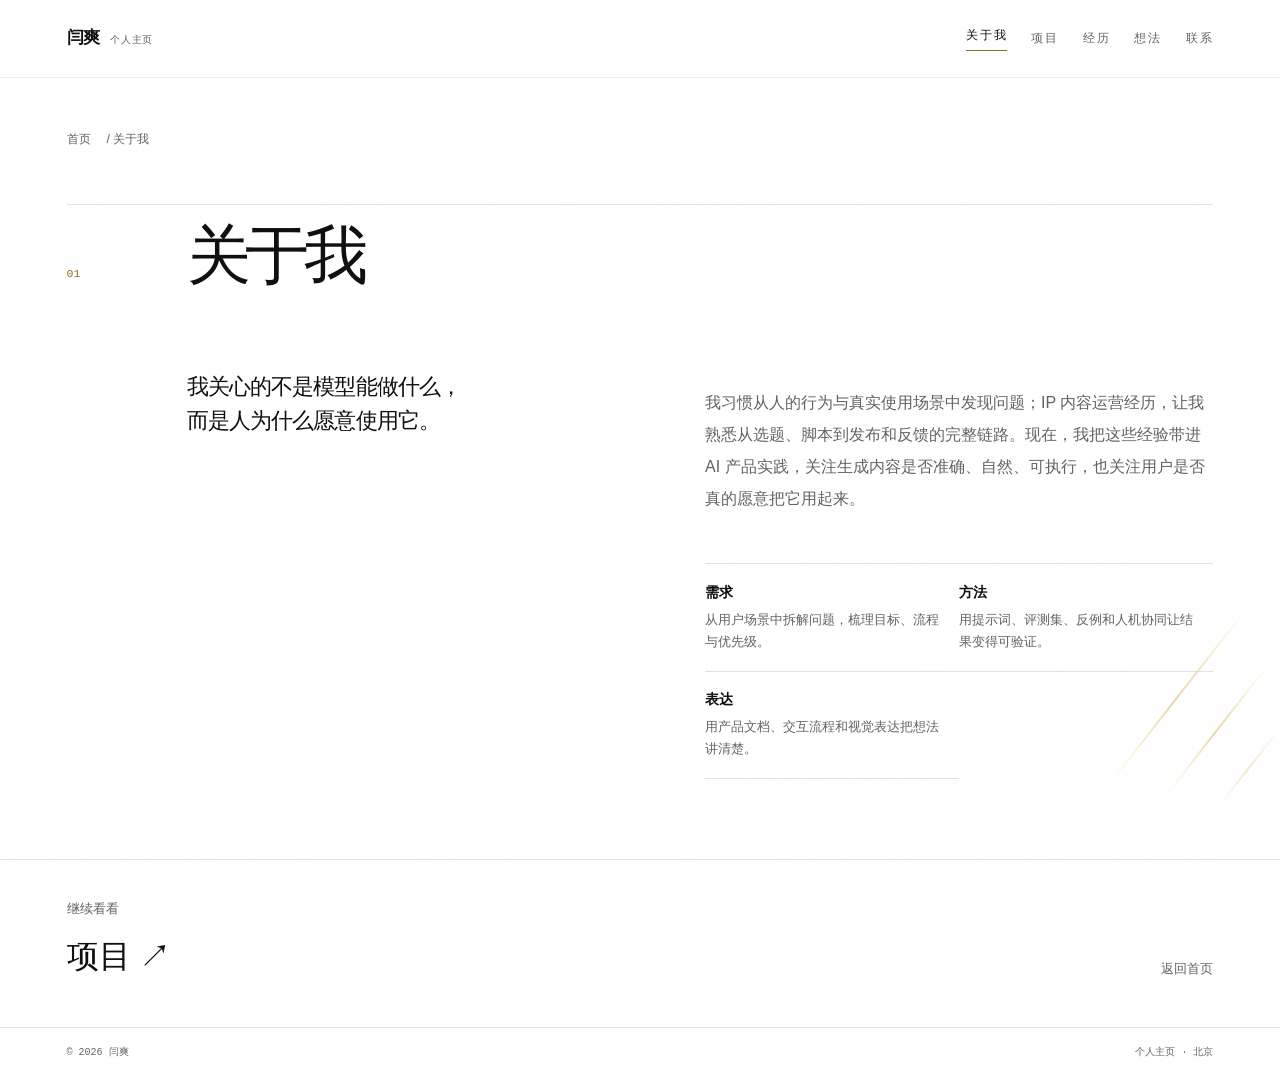
==== about.html @ d92b9b42 "Publish Yan Shuang personal website" ====
<!doctype html>
<html lang="zh-CN">
  <head>
    <meta charset="UTF-8" />
    <meta name="viewport" content="width=device-width, initial-scale=1.0" />
    <meta name="description" content="闫爽的个人主页，记录 AI 产品、内容生产与个人项目实践。" />
    <title>闫爽｜关于我</title>
    <link rel="icon" type="image/svg+xml" href="data:image/svg+xml,%3Csvg xmlns='http://www.w3.org/2000/svg' viewBox='0 0 64 64'%3E%3Crect width='64' height='64' rx='12' fill='%23101010'/%3E%3Cpath d='M18 18h28v7H26v8h16v7H26v6h20v7H18z' fill='%23f7f6f3'/%3E%3C/svg%3E" />
    <script>document.documentElement.classList.add('js')</script>
    <link rel="stylesheet" href="./styles.css" />
    <link rel="stylesheet" href="./refreshed.css" />
  </head>
  <body class="sub-page" data-route="about"><header class="site-header personal-header"><a class="wordmark" href="./index.html" aria-label="返回首页">闫爽 <span>个人主页</span></a><nav aria-label="主导航"><a href="./about.html" data-page="about" aria-current="page">关于我</a><a href="./projects.html" data-page="projects">项目</a><a href="./experience.html" data-page="experience">经历</a><a href="./notes.html" data-page="notes">想法</a><a href="./contact.html" data-page="contact">联系</a></nav></header><div class="page-transition" aria-hidden="true"><div class="transition-curtain"></div><div class="transition-strokes"><i></i><i></i><i></i></div><span class="transition-label">闫爽</span></div><main id="top"><div class="page-breadcrumb section-pad"><a href="./index.html">首页</a><span>/ 关于我</span></div><section id="about" class="personal-about section-pad"><div class="gold-ribbons" aria-hidden="true"><i></i><i></i><i></i></div>
        <div class="personal-section-title"><span>01</span><h2>关于我</h2></div>
        <div class="about-content"><div class="about-lead"><h3>我关心的不是模型能做什么，<br />而是人为什么愿意使用它。</h3></div><div class="about-text"><p>我习惯从人的行为与真实使用场景中发现问题；IP 内容运营经历，让我熟悉从选题、脚本到发布和反馈的完整链路。现在，我把这些经验带进 AI 产品实践，关注生成内容是否准确、自然、可执行，也关注用户是否真的愿意把它用起来。</p><div class="about-points"><div><b>需求</b><span>从用户场景中拆解问题，梳理目标、流程与优先级。</span></div><div><b>方法</b><span>用提示词、评测集、反例和人机协同让结果变得可验证。</span></div><div><b>表达</b><span>用产品文档、交互流程和视觉表达把想法讲清楚。</span></div></div></div></div>
      </section><div class="page-next section-pad"><a href="./projects.html"><span>继续看看</span><strong>项目 ↗</strong></a><a href="./index.html">返回首页</a></div></main><footer class="site-footer"><span>© 2026 闫爽</span><span>个人主页 · 北京</span></footer><script src="./navigation.js" defer></script></body></html>
---- styles.css ----
:root{--ink:#101010;--charcoal:#252525;--paper:#f4f3f0;--silver:#d7d5d1;--gold:#b9965b;--gold-light:#d6bd8d;--line:#262626;--muted:#76736d;--white:#fff;--sans:'Inter',ui-sans-serif,system-ui,-apple-system,'PingFang SC','Microsoft YaHei',sans-serif;--mono:'DM Mono',ui-monospace,SFMono-Regular,Menlo,monospace;--max:1440px}*{box-sizing:border-box}html{scroll-behavior:smooth}body{margin:0;background:var(--paper);color:var(--ink);font-family:var(--sans);font-size:16px;line-height:1.45;-webkit-font-smoothing:antialiased}.site-header{height:78px;max-width:var(--max);margin:auto;padding:0 5.2vw;display:flex;align-items:center;justify-content:space-between;border-bottom:1px solid var(--line);position:relative;z-index:2;background:rgba(244,243,240,.86);backdrop-filter:blur(12px)}.wordmark{color:var(--ink);text-decoration:none;font-size:17px;font-weight:600;letter-spacing:-.06em}.wordmark span{color:var(--gold);font-weight:300;margin:0 4px}.site-header nav{display:flex;align-items:center;gap:26px}.site-header nav a,.eyebrow,.section-label,.card-index,.experience-meta,.portrait-index,figcaption,.info-kicker,.info-role,dt{font-family:var(--mono);font-size:11px;letter-spacing:.02em;color:var(--ink);text-decoration:none}.site-header nav a{font-family:var(--sans);font-size:11px}.site-header nav a:hover,.text-link:hover,.personal-info a:hover{color:var(--gold);text-decoration:underline;text-underline-offset:5px}.contact-link{border-bottom:1px solid var(--gold);padding-bottom:2px}.section-pad{max-width:var(--max);margin:auto;padding-left:5.2vw;padding-right:5.2vw}.hero{min-height:calc(100vh - 78px);display:grid;grid-template-columns:minmax(0,1.4fr) minmax(240px,.74fr) minmax(165px,.5fr);gap:3.1vw;align-items:center;padding-top:7vh;padding-bottom:9vh;position:relative;overflow:hidden;background:radial-gradient(circle at 77% 34%,#e3d9c4 0,transparent 24%),var(--paper)}.hero:after{content:'AI  /  CONTENT  /  EXPERIENCE  /  AI  /  CONTENT  /  EXPERIENCE';position:absolute;bottom:2.2rem;left:0;white-space:nowrap;font-family:var(--mono);font-size:10px;color:var(--gold);animation:marquee 24s linear infinite;opacity:.9}.hero-copy{padding-bottom:3vh;animation:rise .9s ease both}.eyebrow{margin:0 0 28px;color:var(--gold);text-transform:uppercase}.hero h1{font-size:clamp(72px,10.3vw,148px);line-height:.86;letter-spacing:-.085em;font-weight:300;margin:0 0 38px}.hero h1 em,.closing em,.capability-card em{font-style:normal;font-weight:600}.hero h1 em{background:linear-gradient(100deg,var(--ink),var(--gold));-webkit-background-clip:text;background-clip:text;color:transparent}.hero-intro{font-size:21px;line-height:1.15;max-width:405px;margin:0 0 38px;letter-spacing:-.035em}.hero-actions{display:flex;align-items:center;gap:26px}.pill{display:inline-flex;align-items:center;gap:16px;border:1px solid var(--ink);border-radius:999px;padding:13px 21px;color:var(--ink);text-decoration:none;font-size:12px;transition:background .25s,color .25s,border-color .25s}.pill:hover{background:var(--gold);border-color:var(--gold);color:var(--white)}.text-link{color:var(--ink);text-decoration:none;font-size:14px}.portrait-wrap{margin:0;position:relative;justify-self:center;width:min(100%,335px);transform:translate3d(var(--mx,0),var(--my,0),0);transition:transform .4s ease;animation:portrait-in 1.2s .15s ease both}.portrait-wrap:before{content:'';position:absolute;inset:13px -13px -13px 13px;border:1px solid var(--gold);z-index:0;transition:transform .4s ease}.portrait-wrap:hover:before{transform:translate(8px,-8px)}.portrait-wrap img{display:block;width:100%;aspect-ratio:4/5;object-fit:cover;object-position:center 25%;filter:none;mix-blend-mode:normal;position:relative;z-index:1}.portrait-index{position:absolute;top:-24px;right:0;color:var(--gold);z-index:2}.portrait-wrap figcaption{margin-top:22px;color:var(--muted);position:relative;z-index:2}.personal-info{align-self:center;padding:25px 0 25px 2.2vw;border-left:1px solid var(--gold);min-width:0;animation:rise .9s .25s ease both}.info-kicker{color:var(--gold);margin:0 0 32px;white-space:nowrap}.personal-info h2{font-size:46px;letter-spacing:-.08em;font-weight:400;line-height:1;margin:0 0 13px}.info-role{font-size:12px;line-height:1.65;color:var(--gold);margin:0}.info-rule{height:1px;background:#b6b2aa;margin:28px 0}.personal-info dl{margin:0}.personal-info dl>div{margin:0 0 22px}.personal-info dt{font-size:10px;color:var(--muted);margin-bottom:6px}.personal-info dd{font-size:14px;line-height:1.45;margin:0}.personal-info a{color:var(--ink);text-decoration:none}.rule-top{border-top:1px solid var(--line)}.statement{display:grid;grid-template-columns:1fr 1.8fr;gap:7vw;padding-top:46px;padding-bottom:110px}.section-label{padding-top:5px;color:var(--gold)}.statement-body{max-width:680px}.statement-lead{font-size:clamp(32px,4.1vw,58px);line-height:.94;letter-spacing:-.075em;font-weight:300;margin:0 0 42px}.statement-body>p:last-child{max-width:610px;font-size:18px;line-height:1.42;margin:0;color:#3d3b37}.experience{padding-top:46px;padding-bottom:110px}.experience-stage{max-width:1100px;margin-left:auto}.slider-controls{display:flex;justify-content:space-between;align-items:center;margin:0 0 19px;color:var(--gold);font-family:var(--mono);font-size:10px}.slider-controls>div{display:flex;gap:8px}.slider-button{width:42px;height:34px;border:1px solid var(--ink);background:transparent;color:var(--ink);font-size:18px;cursor:pointer;transition:background .2s,color .2s}.slider-button:hover{background:var(--gold);border-color:var(--gold);color:var(--white)}.timeline{display:flex;gap:24px;overflow-x:auto;scroll-snap-type:x mandatory;scrollbar-width:thin;scrollbar-color:var(--gold) transparent;padding:0 0 25px;cursor:grab}.timeline:active{cursor:grabbing}.experience-item{flex:0 0 min(760px,78vw);scroll-snap-align:start;background:var(--silver);border:0;border-top:2px solid var(--gold);padding:29px;min-height:390px;display:grid;grid-template-columns:170px 1fr;gap:4vw}.experience-item:last-child{padding-bottom:29px}.experience-meta{color:var(--muted);display:flex;flex-direction:column;gap:8px}.experience-item h2{font-size:29px;line-height:1.05;letter-spacing:-.06em;font-weight:500;margin:0}.role{font-family:var(--mono);font-size:12px;color:var(--gold);margin:10px 0 28px}.experience-item ul{padding:0;margin:0;list-style:none;max-width:710px}.experience-item li{font-size:16px;line-height:1.5;margin:0 0 12px;padding-left:20px;position:relative}.experience-item li:before{content:'—';position:absolute;left:0;color:var(--gold)}.capabilities{padding-top:46px;padding-bottom:110px}.capability-grid{margin-top:48px;display:grid;grid-template-columns:1fr 1fr;gap:10px}.capability-card{padding:29px;min-height:300px;border-radius:7px;display:flex;flex-direction:column;justify-content:space-between;transition:transform .35s ease,background .35s ease}.capability-card:hover{transform:translateY(-8px)}.dark-card{background:var(--charcoal);color:var(--white);position:relative;overflow:hidden}.dark-card:after{content:'✦';position:absolute;right:28px;top:21px;color:var(--gold-light);font-size:22px}.dark-card .card-index,.dark-card p{color:var(--white)}.paper-card{background:var(--silver)}.capability-card h2{font-size:39px;line-height:.94;letter-spacing:-.075em;font-weight:300;margin:55px 0 20px}.capability-card p:last-child{font-size:15px;line-height:1.4;max-width:460px;margin:0}.wide-card{grid-column:1/-1;min-height:180px;display:grid;grid-template-columns:1fr 2fr;gap:30px;align-items:start}.wide-card p:last-child{align-self:end}.tool-list{display:flex;flex-wrap:wrap;gap:8px;margin-top:0}.tool-list span{border:1px solid var(--ink);border-radius:999px;padding:8px 14px;font-family:var(--mono);font-size:12px;transition:background .2s,color .2s}.tool-list span:hover{background:var(--gold);border-color:var(--gold);color:var(--white)}.closing{text-align:center;padding-top:130px;padding-bottom:135px;background:linear-gradient(180deg,transparent 10%,#e7dfd1 100%)}.closing h2{font-size:clamp(58px,8.5vw,118px);line-height:.86;letter-spacing:-.09em;font-weight:300;margin:28px 0 48px}.closing em{color:var(--gold)}.site-footer{border-top:1px solid var(--line);max-width:var(--max);margin:auto;padding:18px 5.2vw 25px;display:flex;justify-content:space-between;font-family:var(--mono);font-size:10px;color:var(--muted)}.js .reveal{opacity:0;transform:translateY(28px);transition:opacity .8s ease,transform .8s ease}.js .reveal.is-visible{opacity:1;transform:translateY(0)}@keyframes rise{from{opacity:0;transform:translateY(24px)}to{opacity:1;transform:translateY(0)}}@keyframes portrait-in{from{opacity:0;transform:translate3d(24px,18px,0) scale(.98)}to{opacity:1;transform:translate3d(var(--mx,0),var(--my,0),0) scale(1)}}@keyframes marquee{to{transform:translateX(-50%)}}@media (prefers-reduced-motion:reduce){*,*:before,*:after{animation-duration:.01ms!important;animation-iteration-count:1!important;scroll-behavior:auto!important;transition-duration:.01ms!important}.js .reveal{opacity:1;transform:none}}@media (max-width:1050px){.hero{grid-template-columns:minmax(0,1fr) minmax(240px,.72fr);gap:5vw}.personal-info{grid-column:1/-1;border-left:0;border-top:1px solid var(--gold);padding:20px 0 0;display:grid;grid-template-columns:1fr 1fr 1fr;gap:24px}.info-kicker{grid-column:1/-1;margin:0}.info-rule{display:none}.personal-info h2{font-size:34px}.personal-info dl{display:contents}.personal-info dl>div{margin:0}}@media (max-width:800px){.site-header{height:auto;min-height:68px;padding:18px 6vw;align-items:flex-start;backdrop-filter:none}.site-header nav{gap:12px;flex-wrap:wrap;justify-content:flex-end}.site-header nav a{font-size:10px}.site-header nav a:nth-child(2){display:none}.section-pad{padding-left:6vw;padding-right:6vw}.hero{min-height:auto;grid-template-columns:1fr;gap:55px;padding-top:75px;padding-bottom:85px}.hero h1{font-size:clamp(72px,21vw,145px)}.hero-intro{font-size:19px}.portrait-wrap{width:min(100%,330px);justify-self:center}.personal-info{grid-column:auto;display:block;padding:25px 0 0;border-top:1px solid var(--gold)}.personal-info dl>div{margin:0 0 18px}.info-kicker{margin-bottom:22px}.statement{grid-template-columns:1fr;gap:38px;padding-bottom:80px}.statement-lead{font-size:44px}.statement-body>p:last-child{font-size:17px}.experience{padding-bottom:80px}.experience-stage{margin-left:0}.experience-item{flex-basis:88vw;grid-template-columns:1fr;gap:20px;min-height:500px;padding:25px}.experience-item h2{font-size:27px}.capabilities{padding-bottom:80px}.capability-grid{grid-template-columns:1fr}.wide-card{grid-column:auto;display:flex;min-height:230px}.closing{padding-top:90px;padding-bottom:95px}.closing h2{font-size:72px}.site-footer{padding-left:6vw;padding-right:6vw;gap:12px;flex-wrap:wrap}.site-footer span:last-child{width:100%}}@media (max-width:420px){.site-header nav a:first-child,.site-header nav a:nth-child(3){display:none}.hero h1{font-size:78px}.hero-actions{gap:18px}.statement-lead{font-size:38px}.closing h2{font-size:60px}}
---- refreshed.css ----
:root {
  --ink: #101010;
  --muted: #6e6a64;
  --paper: #f7f6f3;
  --paper-2: #ecebe7;
  --line: rgba(16, 16, 16, .12);
  --gold: #8c7550;
  --gold-light: #b8a27e;
  --serif: "Noto Serif SC", Georgia, serif;
}
html { scroll-behavior: smooth; }
body { background: var(--paper); color: var(--ink); }
body::before { content: ""; position: fixed; inset: 0; pointer-events: none; opacity: .035; z-index: 10; background-image: url("data:image/svg+xml,%3Csvg viewBox='0 0 180 180' xmlns='http://www.w3.org/2000/svg'%3E%3Cfilter id='n'%3E%3CfeTurbulence type='fractalNoise' baseFrequency='.8' numOctaves='4' stitchTiles='stitch'/%3E%3C/filter%3E%3Crect width='100%25' height='100%25' filter='url(%23n)' opacity='.28'/%3E%3C/svg%3E"); }
.site-header { background: rgba(247,246,243,.84); backdrop-filter: blur(18px); border-bottom: 1px solid rgba(16,16,16,.08); }
.site-header nav a, .wordmark, .eyebrow, .section-label, .card-index, .experience-meta, .slider-controls, .project-top, .project-tags, .tool-list { letter-spacing: .14em; }
.wordmark span { color: var(--gold); }
.hero { min-height: 790px; grid-template-columns: minmax(300px, .9fr) minmax(280px, .58fr) minmax(280px, .7fr); gap: clamp(28px, 5vw, 88px); align-items: center; padding-top: 140px; position: relative; overflow: hidden; }
.hero::before { display: none; }
.hero-copy { position: relative; z-index: 1; }
.hero-copy h1 { font-family: var(--serif); font-size: clamp(3.2rem, 5.7vw, 6.3rem); line-height: 1.08; letter-spacing: -.085em; font-weight: 500; }
h1 em, .statement-lead, .closing h2 em, .dark-card h2 em { color: inherit; font-style: normal; }
.hero-copy h1 em { position: relative; display: inline-block; }
.hero-copy h1 em::after { content: ""; position: absolute; left: 0; right: 8%; bottom: -.14em; height: 1px; background: var(--gold); transform-origin: left; animation: lineGrow 1.4s .9s both cubic-bezier(.22,.61,.36,1); }
.hero-intro { max-width: 29rem; color: var(--muted); font-size: 1.03rem; line-height: 2; margin-top: 2.2rem; }
.hero-actions { display: flex; align-items: center; gap: 2rem; margin-top: 2.5rem; }
.pill { border-color: var(--gold); box-shadow: 0 0 0 0 rgba(179,149,98,0); transition: transform .3s ease, box-shadow .3s ease, background .3s ease; }
.pill:hover { transform: translateY(-3px); background: var(--ink); box-shadow: 0 12px 28px rgba(0,0,0,.12); }
.portrait-wrap { transform: translate3d(var(--mx,0), var(--my,0), 0); transition: transform .6s cubic-bezier(.2,.8,.2,1); filter: drop-shadow(20px 24px 28px rgba(20,20,20,.16)); }
.portrait-wrap::after { content: ""; position: absolute; inset: 10px -8px -8px 10px; border: 1px solid rgba(140,117,80,.55); z-index: -1; transform: rotate(2deg); transition: transform .6s ease; }
.portrait-wrap:hover::after { transform: rotate(-1deg) translate(4px, -3px); }
.portrait-wrap img { aspect-ratio: 4 / 5; object-fit: cover; object-position: 50% 20%; border-radius: 1px; filter: saturate(.92) contrast(1.02); }
.portrait-index { color: var(--gold); }
.portrait-wrap figcaption { color: var(--muted); }
.personal-info { border-left: 1px solid rgba(140,117,80,.6); padding-left: 2rem; align-self: center; }
.personal-info h2 { font-family: var(--serif); font-size: 3.2rem; margin: .5rem 0; }
.info-role { color: var(--muted); line-height: 1.8; }
.info-rule { background: linear-gradient(90deg, var(--gold), transparent); }
.personal-info dt { color: var(--gold); }
.personal-info dd { line-height: 1.8; }
.personal-info a, .text-link { transition: color .25s ease; }
.personal-info a:hover, .text-link:hover { color: var(--gold); }
.rule-top { border-top-color: var(--line); }
.section-label { color: var(--gold); }
.statement { grid-template-columns: minmax(130px, .35fr) minmax(0, 1.2fr); }
.statement-body { max-width: 62rem; }
.statement-lead { font-family: var(--serif); font-size: clamp(2rem, 3.6vw, 4.2rem); line-height: 1.35; letter-spacing: -.06em; }
.statement-body > p:not(.statement-lead) { max-width: 51rem; color: var(--muted); font-size: 1.04rem; line-height: 2; }
.experience-stage { min-width: 0; }
.slider-controls { color: var(--muted); border-bottom: 1px solid var(--line); padding-bottom: 1rem; }
.slider-button { transition: background .25s ease, color .25s ease, transform .25s ease; }
.slider-button:hover { background: var(--ink); color: var(--paper); transform: translateY(-2px); }
.timeline { scrollbar-color: var(--gold) transparent; }
.experience-item { background: rgba(255,255,255,.42); border: 1px solid rgba(16,16,16,.1); box-shadow: 0 18px 42px rgba(30,28,24,.025); transition: transform .45s cubic-bezier(.2,.8,.2,1), border-color .35s ease, background .35s ease; }
.experience-item:hover { border-color: rgba(140,117,80,.6); transform: translateY(-6px); background: rgba(255,255,255,.7); }
.experience-meta { color: var(--gold); }
.experience-item h2 { font-family: var(--serif); letter-spacing: -.03em; }
.experience-item li { color: var(--muted); line-height: 1.9; }
.role { color: var(--gold); }
.projects { background: linear-gradient(180deg, transparent, rgba(16,16,16,.018)); }
.project-intro { display: grid; grid-template-columns: 1.2fr .8fr; gap: 4rem; align-items: end; margin-bottom: 3rem; }
.project-intro > p:last-child { color: var(--muted); line-height: 1.9; max-width: 23rem; }
.project-grid { display: grid; grid-template-columns: 1.12fr .88fr; gap: 1.3rem; }
.project-card { min-height: 31rem; padding: clamp(1.5rem, 3vw, 3.3rem); display: flex; flex-direction: column; justify-content: space-between; border-radius: 1px; overflow: hidden; position: relative; transition: transform .5s cubic-bezier(.2,.8,.2,1), box-shadow .5s ease; }
.project-card::before { content: ""; position: absolute; width: 1px; height: 75%; background: currentColor; right: 15%; top: 12%; opacity: .1; transform: rotate(24deg); }
.project-card:hover { transform: translateY(-8px); box-shadow: 0 24px 45px rgba(30,28,24,.13); }
.project-card-dark { background: #151515; color: #f1eee8; }
.project-card-light { background: #e7e5df; color: var(--ink); }
.project-top { display: flex; justify-content: space-between; font-size: .7rem; color: var(--gold-light); }
.project-card-light .project-top { color: #8c6f39; }
.project-card h2 { font-family: var(--serif); font-size: clamp(2rem, 4vw, 3.6rem); letter-spacing: -.08em; margin-top: 2.5rem; }
.project-subtitle { color: var(--gold-light); margin-top: .6rem; }
.project-card-light .project-subtitle { color: #876a36; }
.project-card > p:not(.project-subtitle) { max-width: 40rem; line-height: 1.9; color: rgba(241,238,232,.72); }
.project-card-light > p:not(.project-subtitle) { color: rgba(16,16,16,.68); }
.metric-row { display: grid; grid-template-columns: repeat(3, 1fr); gap: 1rem; border-top: 1px solid rgba(241,238,232,.22); padding-top: 1.4rem; margin-top: 2rem; }
.metric-row strong { display: block; font-family: var(--serif); color: var(--gold-light); font-size: 2rem; }
.metric-row span { color: rgba(241,238,232,.54); font-size: .72rem; }
.project-lines { display: grid; grid-template-columns: 1fr 1fr; margin-top: 2rem; border-top: 1px solid rgba(16,16,16,.2); }
.project-lines span { padding: .75rem 0; border-bottom: 1px solid rgba(16,16,16,.2); color: #6b5733; font-size: .76rem; letter-spacing: .08em; }
.project-tags { display: flex; flex-wrap: wrap; gap: .55rem; font-size: .64rem; }
.project-tags span { border: 1px solid currentColor; padding: .43rem .65rem; color: var(--gold-light); }
.project-card-light .project-tags span { color: #765a2e; }
.capability-grid { grid-template-columns: repeat(2, 1fr); }
.capability-card { border-radius: 1px; box-shadow: 0 16px 36px rgba(30,28,24,.035); transition: transform .45s ease, box-shadow .45s ease; }
.capability-card:hover { transform: translateY(-5px); box-shadow: 0 22px 42px rgba(30,28,24,.09); }
.dark-card { background: #151515; }
.dark-card h2, .paper-card h2 { font-family: var(--serif); letter-spacing: -.06em; }
.dark-card p:last-child, .paper-card p:last-child { line-height: 1.9; }
.wide-card { grid-column: 1 / -1; min-height: 14rem; }
.tool-list { display: flex; flex-wrap: wrap; gap: .7rem; margin: 2rem 0; }
.tool-list span { border-bottom: 1px solid var(--gold); padding-bottom: .35rem; }
.closing { position: relative; overflow: hidden; }
.closing::after { content: "YS"; position: absolute; right: 3%; bottom: -5rem; color: rgba(179,149,98,.1); font: 700 18rem/1 var(--serif); pointer-events: none; }
.closing h2 { font-family: var(--serif); font-size: clamp(3rem, 7vw, 7rem); line-height: 1.1; letter-spacing: -.08em; max-width: 55rem; position: relative; z-index: 1; }
.site-footer { border-top-color: var(--line); color: var(--muted); }
@keyframes lineGrow { from { transform: scaleX(0); opacity: 0; } to { transform: scaleX(1); opacity: 1; } }
@keyframes heroRise { from { opacity: 0; transform: translateY(24px); } to { opacity: 1; transform: translateY(0); } }
@keyframes portraitIn { from { opacity: 0; clip-path: inset(10% 0 0 0); transform: translateY(20px); } to { opacity: 1; clip-path: inset(0); transform: translateY(0); } }
.hero-copy > *, .personal-info > *, .portrait-wrap > * { animation: heroRise .9s both cubic-bezier(.22,.61,.36,1); }
.hero-copy > :nth-child(1) { animation-delay: .1s; }.hero-copy > :nth-child(2) { animation-delay: .2s; }.hero-copy > :nth-child(3) { animation-delay: .35s; }.hero-copy > :nth-child(4) { animation-delay: .5s; }
.portrait-wrap img { animation: portraitIn 1.1s .25s both cubic-bezier(.22,.61,.36,1); }
.js .reveal { opacity: 0; transform: translateY(28px); transition: opacity .8s ease, transform .8s cubic-bezier(.2,.8,.2,1); }
.js .reveal.is-visible { opacity: 1; transform: translateY(0); }
.js .reveal .section-label { transition: color .6s ease .15s; }
.js .reveal:not(.is-visible) .section-label { color: transparent; }
@media (prefers-reduced-motion: reduce) { html { scroll-behavior: auto; } *, *::before, *::after { animation-duration: .01ms !important; animation-iteration-count: 1 !important; transition-duration: .01ms !important; } }
@media (max-width: 900px) {
  .hero { grid-template-columns: 1fr 1fr; min-height: auto; padding-top: 120px; }
  .hero-copy { grid-column: 1 / -1; }
  .personal-info { grid-column: 2; grid-row: 2; }
  .portrait-wrap { grid-column: 1; grid-row: 2; }
  .project-grid, .project-intro { grid-template-columns: 1fr; }
}
@media (max-width: 640px) {
  .site-header nav a:not(.contact-link) { display: none; }
  .hero { grid-template-columns: 1fr; padding-top: 100px; gap: 2rem; }
  .hero-copy, .portrait-wrap, .personal-info { grid-column: auto; grid-row: auto; }
  .portrait-wrap { width: min(78vw, 330px); margin: 1rem auto 1.5rem; }
  .personal-info { padding: 1.5rem 0 0; border-left: 0; border-top: 1px solid var(--gold); }
  .statement { grid-template-columns: 1fr; gap: 1.5rem; }
  .capability-grid { grid-template-columns: 1fr; }
  .wide-card { grid-column: auto; }
  .metric-row { gap: .45rem; }
  .metric-row strong { font-size: 1.55rem; }
  .project-card { min-height: 34rem; }
  .site-footer { flex-wrap: wrap; gap: .8rem; }
}

/* Reference-inspired portfolio layout */
.reference-header { position: fixed; inset: 0 0 auto; z-index: 20; }
.reference-header .wordmark { font-family: var(--serif); letter-spacing: -.03em; font-size: 1rem; }
.reference-header .wordmark span { font-family: "DM Mono", monospace; font-size: .62rem; color: var(--muted); margin-left: .45rem; letter-spacing: .1em; }
.reference-header nav { gap: 1.7rem; }
.reference-header nav a { font-family: "DM Mono", monospace; font-size: .7rem; letter-spacing: .08em; color: var(--muted); }
.reference-header nav a:hover { color: var(--ink); }
.reference-header.is-scrolled { box-shadow: 0 8px 25px rgba(16,16,16,.045); }
.reference-hero { min-height: 760px; padding-top: 150px; display: grid; grid-template-columns: minmax(0, 1.22fr) minmax(240px, .58fr); gap: clamp(3rem, 10vw, 10rem); align-items: center; }
.reference-hero-copy h1 { font-size: clamp(3.5rem, 7vw, 7.5rem); max-width: 10em; }
.reference-hero-copy .hero-intro { max-width: 43rem; font-size: 1rem; }
.reference-hero-copy .hero-actions { margin-top: 2rem; }
.hero-facts { display: flex; flex-wrap: wrap; gap: .7rem 1.4rem; margin-top: 3rem; font: .72rem/1.7 "DM Mono", monospace; color: var(--muted); }
.hero-facts span { border-bottom: 1px solid var(--line); padding-bottom: .45rem; }
.resume-summary { align-self: end; border-left: 1px solid var(--line); padding-left: 2.1rem; }
.summary-label, .reference-section-heading .section-label, .project-meta, .experience-feature-meta, .secondary-experience, .resume-grid span, .note-grid span { font: .7rem/1.5 "DM Mono", monospace; letter-spacing: .11em; color: var(--gold); }
.resume-summary > div { padding: 1.15rem 0; border-bottom: 1px solid var(--line); }
.resume-summary strong { display: block; font-family: var(--serif); font-size: 1.45rem; font-weight: 500; letter-spacing: -.04em; }
.resume-summary span { display: block; color: var(--muted); font-size: .78rem; margin-top: .25rem; }
.reference-section-heading { display: grid; grid-template-columns: minmax(130px, .32fr) minmax(0, 1fr); gap: 2rem; align-items: baseline; margin-bottom: 3.5rem; }
.reference-section-heading h2 { grid-column: 2; font-family: var(--serif); font-size: clamp(2.5rem, 5vw, 5.3rem); font-weight: 500; letter-spacing: -.08em; line-height: 1.1; }
.reference-section-heading > p:last-child { grid-column: 2; max-width: 39rem; color: var(--muted); line-height: 1.9; margin-top: -.8rem; }
.about-grid { display: grid; grid-template-columns: minmax(230px, .47fr) minmax(0, 1fr); gap: clamp(2rem, 7vw, 8rem); align-items: start; }
.about-portrait { width: 230px; max-width: 100%; }
.about-portrait img { width: 230px; aspect-ratio: 1; object-fit: cover; object-position: 50% 18%; border-radius: 50%; filter: saturate(.9); box-shadow: 0 14px 32px rgba(16,16,16,.1); }
.about-portrait figcaption { margin-top: .9rem; font: .65rem/1.6 "DM Mono", monospace; letter-spacing: .08em; color: var(--muted); }
.about-copy h3, .experience-feature h3, .reference-project h3, .resume-grid h3, .note-grid h3 { font-family: var(--serif); font-weight: 500; letter-spacing: -.06em; }
.about-copy h3 { font-size: clamp(2rem, 3.7vw, 4rem); line-height: 1.25; max-width: 18em; }
.about-copy > p { max-width: 48rem; color: var(--muted); line-height: 2; margin-top: 1.6rem; }
.skill-matrix { display: grid; grid-template-columns: 1fr 1fr; gap: 0 2rem; margin-top: 3rem; border-top: 1px solid var(--line); }
.skill-matrix div { padding: 1.2rem 0; border-bottom: 1px solid var(--line); }
.skill-matrix strong, .skill-matrix span { display: block; }
.skill-matrix strong { font-size: .92rem; font-weight: 600; }
.skill-matrix span { color: var(--muted); font-size: .85rem; line-height: 1.7; margin-top: .25rem; }
.reference-experience { background: #f1f0ec; }
.experience-feature { border-top: 1px solid var(--ink); border-bottom: 1px solid var(--line); padding: 2rem 0 2.7rem; }
.experience-feature-meta { display: flex; justify-content: space-between; gap: 1rem; flex-wrap: wrap; }
.experience-feature h3 { font-size: clamp(2.3rem, 5vw, 5.4rem); line-height: 1.08; margin: 3.6rem 0 1.3rem; }
.experience-feature h3 em { color: var(--gold); font-style: normal; }
.experience-feature > p { max-width: 50rem; line-height: 2; color: var(--muted); }
.experience-details { display: grid; grid-template-columns: repeat(3, 1fr); gap: 1.4rem; margin-top: 3rem; }
.experience-details div { border-left: 1px solid var(--gold); padding-left: 1rem; }
.experience-details strong, .experience-details span { display: block; }
.experience-details strong { font-size: .9rem; }
.experience-details span { color: var(--muted); line-height: 1.7; font-size: .86rem; margin-top: .45rem; }
.experience-result { display: flex; align-items: baseline; flex-wrap: wrap; gap: .35rem 1rem; margin-top: 3rem; padding-top: 1.2rem; border-top: 1px solid var(--line); }
.experience-result strong { font: 2.4rem var(--serif); color: var(--gold); }
.experience-result span { color: var(--muted); margin-right: 2rem; font-size: .82rem; }
.secondary-experience { display: grid; grid-template-columns: .35fr .8fr 1.2fr; gap: 1.5rem; align-items: baseline; padding-top: 1.6rem; }
.secondary-experience strong { font-family: var(--serif); font-size: 1.1rem; letter-spacing: -.03em; }
.secondary-experience p { color: var(--muted); line-height: 1.7; margin: 0; font: .85rem/1.7 Inter, sans-serif; }
.reference-projects { background: #181818; color: #f5f3ee; }
.reference-projects .reference-section-heading .section-label { color: var(--gold-light); }
.reference-projects .reference-section-heading > p:last-child { color: rgba(245,243,238,.58); }
.reference-project-grid { display: grid; grid-template-columns: 1fr 1fr; gap: 1px; background: rgba(245,243,238,.2); }
.reference-project { min-height: 33rem; padding: clamp(1.4rem, 3vw, 3rem); display: flex; flex-direction: column; justify-content: space-between; }
.project-dark { background: #181818; }
.project-light { background: #e2e0da; color: var(--ink); }
.project-wide { grid-column: 1 / -1; min-height: 19rem; flex-direction: row; align-items: end; gap: 2rem; }
.reference-project .project-top { display: flex; justify-content: space-between; color: var(--gold-light); font: .68rem "DM Mono", monospace; letter-spacing: .1em; }
.project-light .project-top { color: var(--gold); }
.project-visual { min-height: 8rem; margin: 2.4rem 0 1.3rem; display: flex; align-items: center; justify-content: center; gap: .75rem; font: .65rem "DM Mono", monospace; letter-spacing: .08em; }
.visual-flow { color: var(--gold-light); border-top: 1px solid rgba(245,243,238,.2); border-bottom: 1px solid rgba(245,243,238,.2); }
.visual-flow i { width: 1.8rem; height: 1px; background: var(--gold-light); }
.visual-agent { color: #7b633c; border-top: 1px solid rgba(16,16,16,.18); border-bottom: 1px solid rgba(16,16,16,.18); }
.visual-agent b { font-size: 1rem; font-weight: 400; }
.reference-project h3 { font-size: clamp(1.9rem, 3vw, 3.3rem); margin: .65rem 0; }
.reference-project > p:not(.project-meta) { color: rgba(245,243,238,.67); line-height: 1.85; max-width: 40rem; }
.project-light > p:not(.project-meta) { color: rgba(16,16,16,.66); }
.reference-project .project-tags { display: flex; gap: .5rem; flex-wrap: wrap; margin-top: 1.5rem; }
.reference-project .project-tags span { padding: .42rem .55rem; border: 1px solid currentColor; font: .62rem "DM Mono", monospace; color: var(--gold-light); }
.project-light .project-tags span { color: #7b633c; }
.reference-writing { background: #f1f0ec; }
.note-grid { display: grid; grid-template-columns: repeat(3, 1fr); border-top: 1px solid var(--line); }
.note-grid article { padding: 1.5rem 1.3rem 1.8rem 0; border-bottom: 1px solid var(--line); }
.note-grid article + article { border-left: 1px solid var(--line); padding-left: 1.3rem; }
.note-grid h3 { font-size: 1.6rem; margin: 2.5rem 0 .8rem; }
.note-grid p { color: var(--muted); line-height: 1.8; font-size: .9rem; }
.reference-resume { display: grid; grid-template-columns: 1fr 1fr; gap: 4rem; }
.reference-resume .reference-section-heading { display: block; margin: 0; }
.reference-resume .reference-section-heading h2 { margin: 1.7rem 0; }
.reference-resume .reference-section-heading > p:last-child { margin: 0; }
.resume-grid { display: grid; gap: 2rem; border-top: 1px solid var(--line); }
.resume-grid > div { padding-top: 1.5rem; border-bottom: 1px solid var(--line); padding-bottom: 1.6rem; }
.resume-grid h3 { font-size: 1.55rem; margin-bottom: .5rem; }
.resume-grid p { color: var(--muted); line-height: 1.8; margin: 0 0 .8rem; }
.reference-contact { background: #e7e5df; padding-top: 8rem; padding-bottom: 8rem; }
.reference-contact h2 { font: 500 clamp(3rem, 7vw, 7.5rem)/1 var(--serif); letter-spacing: -.09em; margin: 1.8rem 0; }
.reference-contact > p:not(.eyebrow) { max-width: 35rem; color: var(--muted); line-height: 1.9; }
.contact-links { display: flex; flex-wrap: wrap; gap: 1rem 2rem; margin-top: 3.2rem; }
.contact-links a { color: var(--ink); font: .75rem "DM Mono", monospace; border-bottom: 1px solid var(--gold); padding-bottom: .45rem; transition: color .3s ease, border-color .3s ease; }
.contact-links a:hover { color: var(--gold); border-color: var(--ink); }
@media (max-width: 760px) {
  .reference-header nav { gap: .8rem; }
  .reference-header nav a { font-size: .62rem; }
  .reference-header nav a:nth-child(-n+2) { display: none; }
  .reference-hero, .reference-resume { grid-template-columns: 1fr; min-height: auto; }
  .reference-hero { padding-top: 120px; padding-bottom: 5rem; gap: 4rem; }
  .resume-summary { align-self: start; width: 100%; }
  .reference-section-heading { display: block; }
  .reference-section-heading h2 { margin: 1.3rem 0; }
  .reference-section-heading > p:last-child { margin-top: 0; }
  .about-grid, .reference-project-grid { grid-template-columns: 1fr; }
  .about-portrait, .about-portrait img { width: 190px; }
  .skill-matrix, .experience-details, .note-grid { grid-template-columns: 1fr; }
  .secondary-experience { grid-template-columns: 1fr; gap: .5rem; }
  .project-wide { grid-column: auto; flex-direction: column; align-items: stretch; }
  .note-grid article + article { border-left: 0; padding-left: 0; }
  .note-grid h3 { margin-top: 1.6rem; }
}

/* Personal homepage direction: monochrome, quiet gold, diagonal motion */
.personal-header { position: fixed; inset: 0 0 auto; z-index: 20; }
.personal-header .wordmark { font-family: var(--serif); letter-spacing: -.04em; }
.personal-header .wordmark span { margin-left: .45rem; color: var(--muted); font: .62rem "DM Mono", monospace; letter-spacing: .08em; }
.personal-header nav { gap: 1.5rem; }
.personal-header nav a { color: var(--muted); font-size: .78rem; }
.personal-header nav a:hover { color: var(--ink); }
.personal-header.is-scrolled { box-shadow: 0 8px 25px rgba(16,16,16,.05); }
.personal-hero { min-height: 780px; padding-top: 155px; display: grid; grid-template-columns: minmax(0, 1.15fr) minmax(310px, .5fr); gap: clamp(3rem, 10vw, 9rem); align-items: center; position: relative; overflow: hidden; }
.personal-hero-copy { position: relative; z-index: 1; }
.personal-hero-copy h1 { font: 500 clamp(3.2rem, 6.4vw, 7rem)/1.08 var(--serif); letter-spacing: -.09em; }
.personal-hero-copy h1 em { color: inherit; font-style: normal; position: relative; }
.personal-hero-copy h1 em::after { content: ""; position: absolute; left: 0; right: 7%; bottom: -.12em; height: 1px; background: var(--gold); transform-origin: left; animation: lineGrow 1.2s .6s both; }
.personal-hero-copy > p:not(.eyebrow) { max-width: 42rem; color: var(--muted); font-size: 1rem; line-height: 2; margin-top: 2rem; }
.hero-links { display: flex; align-items: center; gap: 2rem; margin-top: 2rem; }
.hero-keywords { display: flex; gap: 1.3rem; flex-wrap: wrap; margin-top: 3.2rem; color: var(--muted); font-size: .82rem; }
.hero-keywords span { padding-bottom: .45rem; border-bottom: 1px solid var(--line); }
.personal-portrait-card { width: 310px; justify-self: end; display: grid; grid-template-columns: 130px 1fr; gap: 16px; align-items: center; position: relative; }
.personal-portrait-card::before { content: ""; position: absolute; width: 1px; height: 150px; background: var(--gold); right: -1.6rem; top: -3rem; transform: rotate(38deg); transform-origin: bottom; opacity: .9; }
.personal-portrait-card::after { content: ""; position: absolute; width: 1px; height: 90px; background: var(--gold); left: -1.4rem; bottom: 3.5rem; transform: rotate(38deg); opacity: .7; }
.portrait-caption { grid-column: 1 / -1; color: var(--gold); font: .68rem "DM Mono", monospace; letter-spacing: .1em; margin-bottom: .8rem; }
.personal-portrait-card img { width: 130px; height: 170px; object-fit: cover; object-position: 50% 18%; filter: saturate(.9); box-shadow: none; }
.portrait-info { border-left: 1px solid var(--line); padding: .8rem 0 .1rem 1rem; margin-top: .9rem; display: grid; gap: .25rem; }
.portrait-info strong { font-family: var(--serif); font-size: 1.35rem; font-weight: 500; }
.portrait-info span { color: var(--muted); font-size: .76rem; }
.gold-slash { position: absolute; width: 1px; background: var(--gold); transform: rotate(38deg); transform-origin: center; pointer-events: none; }
.slash-one { height: 300px; right: 22%; top: 13%; opacity: .5; }
.slash-two { height: 160px; right: 15%; bottom: 7%; opacity: .3; }
.personal-section-title { display: grid; grid-template-columns: 6rem 1fr; gap: 1.5rem; align-items: baseline; border-top: 1px solid var(--line); padding-top: 1rem; }
.personal-section-title > span { color: var(--gold); font: .72rem "DM Mono", monospace; }
.personal-section-title h2 { font: 500 clamp(2.4rem, 5vw, 5.2rem)/1.1 var(--serif); letter-spacing: -.08em; }
.about-content { display: grid; grid-template-columns: .9fr 1.1fr; gap: clamp(2rem, 8vw, 9rem); margin: 5rem 0 0 7.5rem; }
.about-lead h3 { font: 500 clamp(1.8rem, 3.2vw, 3.5rem)/1.35 var(--serif); letter-spacing: -.07em; }
.about-text > p { color: var(--muted); line-height: 2; max-width: 45rem; }
.about-points { display: grid; grid-template-columns: 1fr 1fr; margin-top: 3rem; border-top: 1px solid var(--line); }
.about-points div { border-bottom: 1px solid var(--line); padding: 1.1rem 1rem 1.1rem 0; }
.about-points b, .about-points span { display: block; }
.about-points b { font-size: .9rem; }
.about-points span { color: var(--muted); font-size: .82rem; line-height: 1.7; margin-top: .35rem; }
.personal-projects { background: #f5f5f3; color: var(--ink); }
.personal-projects .personal-section-title { border-color: var(--line); }
.personal-projects .personal-section-title > span { color: var(--gold); }
.section-intro { margin: 3.5rem 0 2.5rem 7.5rem; display: grid; grid-template-columns: 1fr .75fr; gap: 3rem; align-items: end; }
.section-intro h3 { font: 500 clamp(1.8rem, 3.1vw, 3.2rem)/1.3 var(--serif); letter-spacing: -.07em; }
.section-intro p { color: var(--muted); line-height: 1.8; max-width: 25rem; }
.personal-project-grid { margin-left: 7.5rem; display: grid; grid-template-columns: 1fr 1fr; gap: 20px; background: transparent; }
.personal-project-card { min-height: 35rem; padding: clamp(1.5rem, 3vw, 3rem); display: flex; flex-direction: column; background: #fff; position: relative; overflow: hidden; border: 1px solid var(--line); transition: transform .35s ease, box-shadow .35s ease; }
.personal-project-card:hover { transform: translateY(-4px); box-shadow: 0 14px 35px rgba(16,16,16,.04); }
.personal-project-card::after { content: ""; position: absolute; width: 1px; height: 14rem; right: 10%; top: -3rem; background: var(--gold); transform: rotate(38deg); opacity: .5; transition: height .5s ease; }
.personal-project-card:hover::after { height: 22rem; }
.card-light { background: #fff; color: var(--ink); }
.card-top { display: flex; justify-content: space-between; gap: 1rem; color: var(--gold); font: .68rem "DM Mono", monospace; letter-spacing: .08em; }
.card-light .card-top { color: var(--gold); }
.project-line-art { min-height: 7rem; margin: 2rem 0 1rem; display: flex; align-items: center; gap: .65rem; color: var(--gold); border-top: 1px solid var(--line); border-bottom: 1px solid var(--line); font: .7rem "DM Mono", monospace; }
.project-line-art i { height: 1px; width: 1.2rem; background: currentColor; }
.line-light { color: var(--gold); border-color: rgba(16,16,16,.18); }
.personal-project-card h3 { font: 500 clamp(2rem, 3.8vw, 3.8rem)/1.15 var(--serif); letter-spacing: -.08em; margin: .5rem 0 1rem; }
.project-meta { color: var(--gold); font: .72rem "DM Mono", monospace; letter-spacing: .04em; }
.card-light .project-meta { color: var(--gold); }
.personal-project-card > p:not(.project-meta) { color: var(--muted); line-height: 1.9; }
.card-light > p:not(.project-meta) { color: rgba(16,16,16,.67); }
.project-tags { display: flex; flex-wrap: wrap; gap: .5rem; margin-top: auto; padding-top: 2rem; }
.project-tags span { border: 1px solid currentColor; padding: .4rem .55rem; color: var(--gold); font: .65rem "DM Mono", monospace; }
.card-light .project-tags span { color: var(--gold); }
.project-details { display: grid; grid-template-rows: 0fr; transition: grid-template-rows .45s ease, opacity .45s ease; opacity: 0; }
.project-details.is-open { grid-template-rows: 1fr; opacity: 1; }
.project-details p { overflow: hidden; color: var(--muted); line-height: 1.8; font-size: .86rem; padding-top: 0; transition: padding-top .45s ease; }
.project-details.is-open p { padding-top: 1.2rem; }
.card-light .project-details p { color: rgba(16,16,16,.67); }
.card-actions { display: flex; flex-wrap: wrap; gap: 1rem; align-items: center; margin-top: 1.5rem; }
.project-toggle, .card-actions a { color: inherit; background: none; border: 0; border-bottom: 1px solid var(--gold); padding: .3rem 0; font: .75rem Inter, sans-serif; cursor: pointer; }
.card-light .project-toggle, .card-light .card-actions a { border-color: var(--gold); }
.project-toggle:hover, .card-actions a:hover { color: var(--gold); }
.project-wide-card { grid-column: 1 / -1; min-height: 20rem; }
.wide-project-content { display: grid; grid-template-columns: 1fr 1fr; gap: 3rem; align-items: end; margin: 3rem 0 1rem; }
.wide-project-content > div > p:not(.project-meta) { color: var(--muted); line-height: 1.9; }
.personal-experience { background: #fff; }
.experience-list { margin: 4rem 0 0 7.5rem; border-top: 1px solid var(--line); }
.experience-list article { display: grid; grid-template-columns: .8fr 1.2fr; gap: 4rem; padding: 1.7rem 0; border-bottom: 1px solid var(--line); }
.experience-list article > div { display: grid; gap: .45rem; align-content: start; }
.experience-list article span { color: var(--gold); font: .7rem "DM Mono", monospace; }
.experience-list article b { font-weight: 600; }
.experience-list article p { color: var(--muted); line-height: 1.8; margin: 0; }
.personal-notes { background: #fff; }
.notes-grid { margin: 4rem 0 0 7.5rem; display: grid; grid-template-columns: repeat(3, 1fr); border-top: 1px solid var(--line); }
.notes-grid article { padding: 1.4rem 1.4rem 1.6rem 0; border-bottom: 1px solid var(--line); }
.notes-grid article + article { border-left: 1px solid var(--line); padding-left: 1.4rem; }
.notes-grid article > span { color: var(--gold); font: .7rem "DM Mono", monospace; }
.notes-grid h3 { font: 500 1.6rem/1.3 var(--serif); letter-spacing: -.05em; margin: 2.5rem 0 .8rem; }
.notes-grid p { color: var(--muted); line-height: 1.8; font-size: .9rem; }
.personal-contact { position: relative; overflow: hidden; background: #f5f5f3; padding-top: 8rem; padding-bottom: 8rem; }
.personal-contact h2 { font: 500 clamp(3rem, 7vw, 7.5rem)/1.05 var(--serif); letter-spacing: -.1em; margin: 1.8rem 0; }
.personal-contact > p:not(.eyebrow) { max-width: 36rem; color: var(--muted); line-height: 1.9; }
.contact-links { display: flex; flex-wrap: wrap; gap: 1rem 2rem; margin-top: 3rem; }
.contact-links a { color: var(--ink); font: .76rem "DM Mono", monospace; border-bottom: 1px solid var(--gold); padding-bottom: .45rem; }
.contact-links a:hover { color: var(--gold); }
.slash-contact { height: 390px; right: 14%; top: 6%; opacity: .75; }
@media (max-width: 760px) {
  .personal-header nav { gap: .75rem; }
  .personal-header nav a:nth-child(-n+2) { display: none; }
  .personal-hero { min-height: auto; padding-top: 120px; padding-bottom: 5rem; grid-template-columns: 1fr; gap: 4rem; }
  .personal-portrait-card { justify-self: start; width: min(100%, 310px); }
  .personal-portrait-card img { width: 130px; height: 170px; }
  .slash-one { right: 12%; top: 42%; }
  .about-content, .section-intro, .personal-project-grid, .experience-list, .notes-grid { margin-left: 0; }
  .about-content, .section-intro, .wide-project-content { grid-template-columns: 1fr; gap: 1.5rem; }
  .about-points, .notes-grid { grid-template-columns: 1fr; }
  .personal-project-grid { grid-template-columns: 1fr; }
  .project-wide-card { grid-column: auto; }
  .experience-list article { grid-template-columns: 1fr; gap: .8rem; }
  .notes-grid article + article { border-left: 0; padding-left: 0; }
  .personal-section-title { grid-template-columns: 3rem 1fr; }
  .personal-contact { padding-top: 5rem; padding-bottom: 5rem; }
}

/* Light-first palette and accessible interaction details. */
:root { --paper: #fff; --paper-2: #f5f5f3; --muted: #63635e; --gold: #8d711b; --gold-light: #d9bc57; }
.site-header { background: rgba(255,255,255,.92); }
.gold-slash, .personal-portrait-card::before, .personal-portrait-card::after, .personal-project-card::after { background: linear-gradient(180deg, #eedb89, #c39a27, #f0dfa0); width: 2px; }
.pill { background: transparent; color: var(--ink); border: 1px solid var(--line); }
.pill:hover { background: #f5f5f3; color: var(--ink); box-shadow: 0 5px 20px rgba(0,0,0,.04); }
.wide-project-content > div > p:not(.project-meta) { color: var(--muted); }
.personal-section-title { scroll-margin-top: 100px; }
section[id] { scroll-margin-top: 90px; }
a:focus-visible, button:focus-visible { outline: 2px solid var(--gold); outline-offset: 6px; }
.project-details p { margin: 0; }
@media (max-width: 1050px) and (min-width: 761px) { .personal-hero { grid-template-columns: 1fr; gap: 3rem; } .personal-portrait-card { justify-self: start; } }
@media (max-width: 760px) { .personal-hero-copy h1 { font-size: clamp(1.8rem, 7.6vw, 3.4rem); line-height: 1.3; letter-spacing: -.05em; } }

/* Additional gradient-gold strokes stay within the margins. */
.personal-about, .personal-notes { position: relative; overflow: hidden; }
.gold-ribbons { position: absolute; right: 5%; top: 6%; width: 170px; height: 240px; pointer-events: none; opacity: .8; }
.gold-ribbons i { position: absolute; height: 220px; width: 2px; transform: rotate(38deg); background: linear-gradient(180deg, transparent 0%, #ecdba1 20%, #c89b22 52%, #f4e5ae 80%, transparent 100%); animation: goldBreathe 7s ease-in-out infinite alternate; }
.gold-ribbons i:nth-child(1) { right: 90px; top: -30px; }
.gold-ribbons i:nth-child(2) { right: 50px; top: 35px; height: 155px; animation-delay: -2s; }
.gold-ribbons i:nth-child(3) { right: 18px; top: 100px; height: 100px; opacity: .6; animation-delay: -4s; }
.personal-hero > .gold-ribbons { right: 40%; top: 3%; opacity: .5; width: 100px; height: 100px; }
.personal-hero > .gold-ribbons i { height: 100px; }
.personal-about > .gold-ribbons { top: auto; bottom: 0; right: 1%; opacity: .4; }
.personal-notes > .gold-ribbons { right: 3%; top: -50px; opacity: .5; }
.personal-contact > .gold-ribbons { right: 30%; top: auto; bottom: -40px; }
.personal-portrait-card img { object-position: 50% 25%; filter: none; }
@keyframes goldBreathe { from { opacity: .45; } to { opacity: .95; } }
@media (max-width: 760px) { .gold-ribbons { right: -65px; opacity: .4; } .personal-hero > .gold-ribbons { right: -45px; top: 25%; } .personal-contact > .gold-ribbons { right: -40px; } .personal-about > .gold-ribbons { right: -85px; } .personal-notes > .gold-ribbons { right: -85px; } }
/* Independent pages and a light, cinematic gold transition. */
.home-directory { display: flex; flex-wrap: wrap; gap: 1rem 2rem; padding-top: 0; padding-bottom: 4rem; }
.home-directory a { display: flex; align-items: center; gap: 1rem; padding: 1rem 0; border-top: 1px solid var(--line); min-width: 150px; transition: color .3s; }
.home-directory a:hover { color: var(--gold); }
.home-directory span { font: .65rem 'DM Mono', monospace; color: var(--gold); }
.home-directory b { font-weight: 400; margin-left: auto; }
.page-breadcrumb { padding-top: 130px; padding-bottom: 24px; display: flex; gap: 1rem; color: var(--muted); font-size: .78rem; }
.sub-page main > section { padding-top: 2rem; padding-bottom: 5rem; min-height: 65vh; }
.page-next { display: flex; align-items: end; justify-content: space-between; gap: 1rem; padding-top: 2.5rem; padding-bottom: 3rem; border-top: 1px solid var(--line); }
.page-next a:first-child { display: grid; gap: 1rem; }
.page-next span, .page-next > a:last-child { color: var(--muted); font-size: .8rem; }
.page-next strong { font: 500 2rem var(--serif); }
.personal-header nav a[aria-current] { color: var(--ink); border-bottom: 1px solid var(--gold); padding-bottom: 5px; }
.page-transition { position: fixed; inset: 0; z-index: 100; pointer-events: none; visibility: hidden; overflow: hidden; }
.transition-curtain { position: absolute; inset: -15%; background: linear-gradient(125deg, #fff 5%, #faf8f0 45%, #f0e4bd 68%, #fff 95%); transform: translateX(-130%) skewX(-18deg); }
.transition-strokes { position: absolute; inset: 0; opacity: 0; }
.transition-strokes i { position: absolute; top: -30%; left: 40%; height: 160%; width: 3px; transform: rotate(38deg); background: linear-gradient(transparent, #e5cb75, #bb8d19, #f2df9d, transparent); box-shadow: 0 0 22px #d6b45966; }
.transition-strokes i:nth-child(2) { left: 53%; width: 1px; }
.transition-strokes i:nth-child(3) { left: 65%; width: 2px; }
.transition-label { position: absolute; top: 50%; left: 50%; transform: translate(-50%, -50%); opacity: 0; font: 500 clamp(2rem, 5vw, 5rem) var(--serif); color: #7f661e; letter-spacing: .15em; white-space: nowrap; }
.js .page-entering .page-transition, .page-leaving .page-transition { visibility: visible; }
.js .page-entering .transition-curtain { animation: curtainReveal .85s cubic-bezier(.76,0,.24,1) both; }
.js .page-entering .transition-strokes { animation: strokeReveal .85s ease both; }
.js .page-entering main { animation: contentReveal .9s .12s both; }
.page-leaving .page-transition { pointer-events: auto; }
.page-leaving .transition-curtain { animation: curtainCover .55s cubic-bezier(.76,0,.24,1) both; }
.page-leaving .transition-strokes { animation: strokeCover .55s ease both; }
.page-leaving .transition-label { animation: labelCover .55s .08s both; }
.page-leaving main { transition: opacity .4s, transform .55s; opacity: .15; transform: translateY(-14px); }
@keyframes curtainCover { to { transform: translateX(0) skewX(-18deg); } }
@keyframes curtainReveal { from { transform: translateX(0) skewX(-18deg); } to { transform: translateX(130%) skewX(-18deg); } }
@keyframes strokeCover { from { opacity: 0; transform: translateX(-50%); } to { opacity: 1; transform: translateX(0); } }
@keyframes strokeReveal { from { opacity: 1; transform: translateX(0); } to { opacity: 0; transform: translateX(60%); } }
@keyframes labelCover { to { opacity: 1; } }
@keyframes contentReveal { from { opacity: 0; transform: translateY(22px); filter: blur(4px); } to { opacity: 1; transform: none; filter: none; } }
@media (max-width: 760px) {
 .personal-header { display: block; padding-top: 16px; padding-bottom: 12px; }
 .personal-header nav { display: flex; justify-content: space-between; flex-wrap: nowrap; gap: .7rem; margin-top: 16px; }
 .personal-header nav a { display: inline-block !important; font-size: .72rem; letter-spacing: .02em; }
 .personal-hero { padding-top: 155px; }
 .page-breadcrumb { padding-top: 145px; }
 .home-directory { display: grid; grid-template-columns: 1fr 1fr; gap: .5rem 1.5rem; }
 .home-directory a { min-width: 0; }
 .sub-page main > section { min-height: 55vh; }
}
@media (prefers-reduced-motion: reduce) { .page-transition { display: none; } .page-leaving main { opacity: 1; transform: none; } }
.home-directory a, .page-breadcrumb a, .page-next a { color: inherit; text-decoration: none; }
.home-directory a:hover, .page-next a:hover, .page-breadcrumb a:hover { color: var(--gold); }
.sub-page .about-lead h3 { font-size: clamp(1.3rem, 1.7vw, 2.3rem); line-height: 1.55; letter-spacing: -.04em; }
.sub-page .personal-section-title h2, .sub-page .section-intro h3, .sub-page .about-lead h3 { margin: 0; }

/* Use local system fonts to avoid a cross-border font request. */
:root { --serif: "Songti SC", "Noto Serif CJK SC", "Source Han Serif SC", SimSun, Georgia, serif; }
body { font-family: -apple-system, BlinkMacSystemFont, "Segoe UI", "PingFang SC", "Microsoft YaHei", sans-serif; }
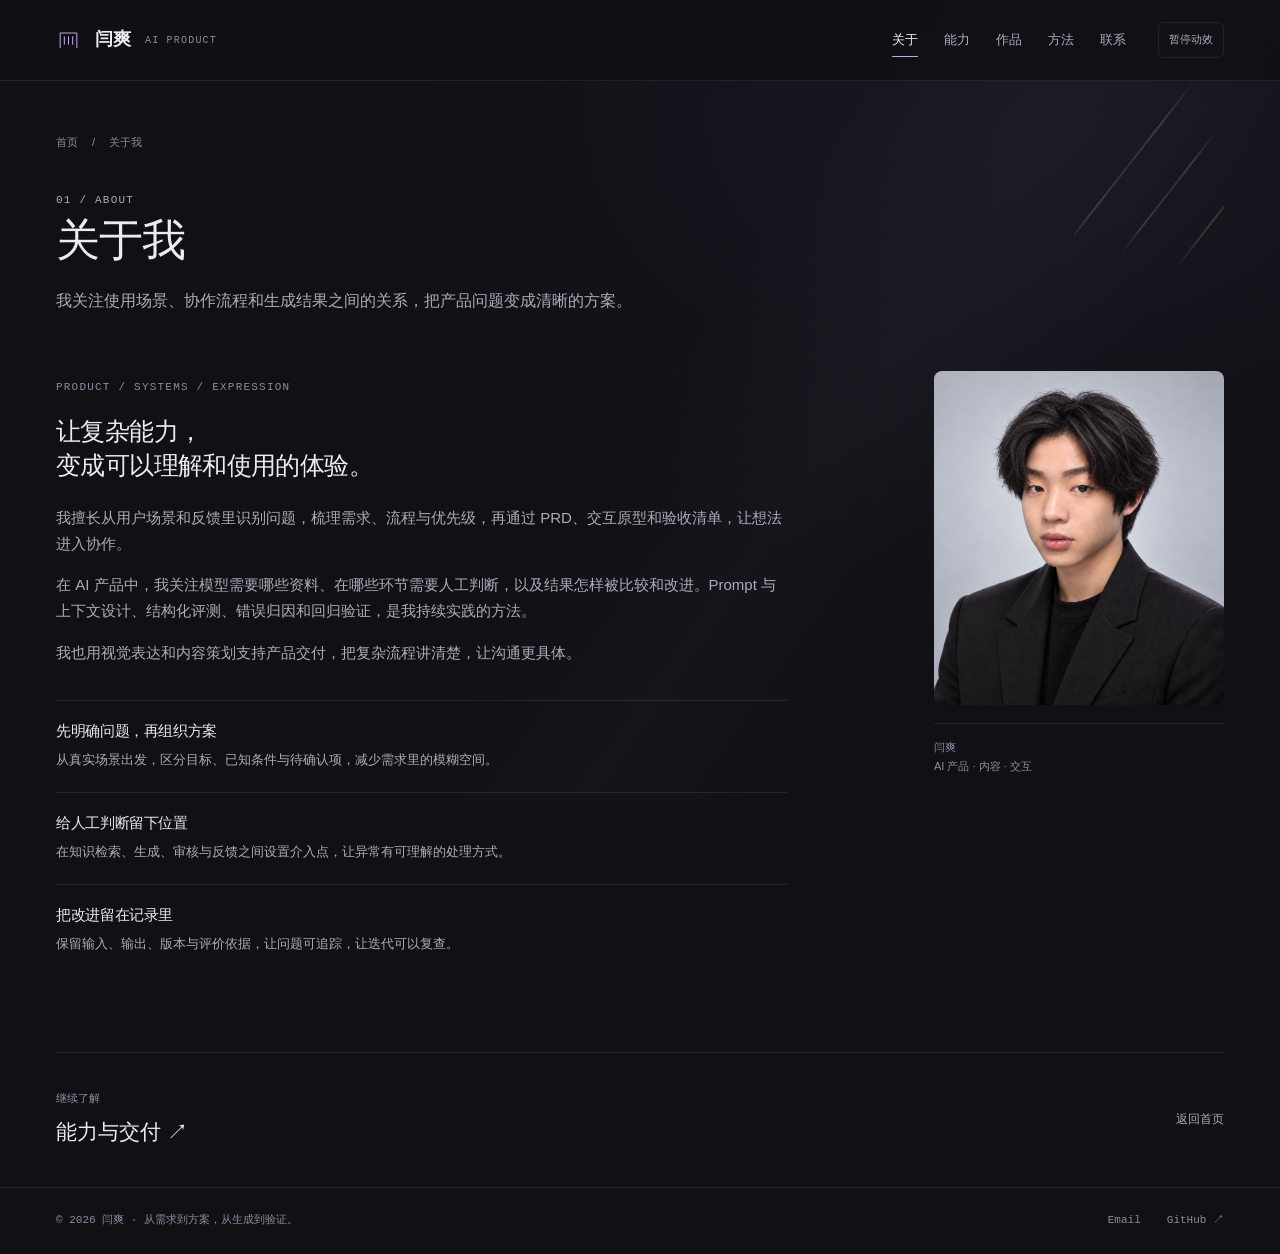
==== commit 90d63624: "Refresh portfolio visual style, capabilities and public projects" ====
--- a/about.html
+++ b/about.html
@@ -1,16 +1,37 @@
 <!doctype html>
 <html lang="zh-CN">
-  <head>
-    <meta charset="UTF-8" />
-    <meta name="viewport" content="width=device-width, initial-scale=1.0" />
-    <meta name="description" content="闫爽的个人主页，记录 AI 产品、内容生产与个人项目实践。" />
-    <title>闫爽｜关于我</title>
-    <link rel="icon" type="image/svg+xml" href="data:image/svg+xml,%3Csvg xmlns='http://www.w3.org/2000/svg' viewBox='0 0 64 64'%3E%3Crect width='64' height='64' rx='12' fill='%23101010'/%3E%3Cpath d='M18 18h28v7H26v8h16v7H26v6h20v7H18z' fill='%23f7f6f3'/%3E%3C/svg%3E" />
-    <script>document.documentElement.classList.add('js')</script>
-    <link rel="stylesheet" href="./styles.css" />
-    <link rel="stylesheet" href="./refreshed.css" />
-  </head>
-  <body class="sub-page" data-route="about"><header class="site-header personal-header"><a class="wordmark" href="./index.html" aria-label="返回首页">闫爽 <span>个人主页</span></a><nav aria-label="主导航"><a href="./about.html" data-page="about" aria-current="page">关于我</a><a href="./projects.html" data-page="projects">项目</a><a href="./experience.html" data-page="experience">经历</a><a href="./notes.html" data-page="notes">想法</a><a href="./contact.html" data-page="contact">联系</a></nav></header><div class="page-transition" aria-hidden="true"><div class="transition-curtain"></div><div class="transition-strokes"><i></i><i></i><i></i></div><span class="transition-label">闫爽</span></div><main id="top"><div class="page-breadcrumb section-pad"><a href="./index.html">首页</a><span>/ 关于我</span></div><section id="about" class="personal-about section-pad"><div class="gold-ribbons" aria-hidden="true"><i></i><i></i><i></i></div>
-        <div class="personal-section-title"><span>01</span><h2>关于我</h2></div>
-        <div class="about-content"><div class="about-lead"><h3>我关心的不是模型能做什么，<br />而是人为什么愿意使用它。</h3></div><div class="about-text"><p>我习惯从人的行为与真实使用场景中发现问题；IP 内容运营经历，让我熟悉从选题、脚本到发布和反馈的完整链路。现在，我把这些经验带进 AI 产品实践，关注生成内容是否准确、自然、可执行，也关注用户是否真的愿意把它用起来。</p><div class="about-points"><div><b>需求</b><span>从用户场景中拆解问题，梳理目标、流程与优先级。</span></div><div><b>方法</b><span>用提示词、评测集、反例和人机协同让结果变得可验证。</span></div><div><b>表达</b><span>用产品文档、交互流程和视觉表达把想法讲清楚。</span></div></div></div></div>
-      </section><div class="page-next section-pad"><a href="./projects.html"><span>继续看看</span><strong>项目 ↗</strong></a><a href="./index.html">返回首页</a></div></main><footer class="site-footer"><span>© 2026 闫爽</span><span>个人主页 · 北京</span></footer><script src="./navigation.js" defer></script></body></html>+<head>
+  <meta charset="UTF-8" />
+  <meta name="viewport" content="width=device-width, initial-scale=1.0" />
+  <meta name="description" content="了解闫爽的产品思考、AI 工作流方法与视觉表达能力。" />
+  <meta name="theme-color" content="#101015" />
+  <title>闫爽｜关于我</title>
+  <link rel="icon" href="data:image/svg+xml,%3Csvg xmlns='http://www.w3.org/2000/svg' viewBox='0 0 32 32'%3E%3Crect width='32' height='32' rx='7' fill='%23101515'/%3E%3Cpath d='M8 25V7h16v18M13 11v10m6-10v10' fill='none' stroke='%23c2a9e8' stroke-width='1.5'/%3E%3C/svg%3E" />
+  <link rel="stylesheet" href="./styles.css" />
+  <link rel="stylesheet" href="./refreshed.css" />
+  <script src="./navigation.js" defer></script>
+</head>
+<body data-route="about">
+  <a class="skip-link" href="#main">跳到主要内容</a>
+  <header class="site-header">
+    <div class="container header-inner">
+      <a class="wordmark" href="./index.html" aria-label="闫爽，返回首页"><svg class="brand-mark" viewBox="0 0 30 30" aria-hidden="true"><path d="M5 24V6h20v18M10 10v10m5-10v10m5-10v10" fill="none" stroke="currentColor" stroke-width="1.2"/></svg> 闫爽 <span>AI PRODUCT</span></a>
+      <nav class="site-nav" aria-label="主导航">
+          <a href="./about.html" aria-current="page">关于</a>
+          <a href="./experience.html">能力</a>
+          <a href="./projects.html">作品</a>
+          <a href="./notes.html">方法</a>
+          <a href="./contact.html">联系</a>
+      </nav>
+      <button class="motion-toggle" type="button" aria-pressed="false">暂停动效</button>
+    </div>
+  </header>
+  <div class="page-transition" aria-hidden="true"><div class="transition-curtain"></div><div class="transition-strokes"><i></i><i></i><i></i></div><span class="transition-label"></span></div>
+  <main id="main" tabindex="-1">
+<section class="container page-intro"><div class="ambient-strokes" aria-hidden="true"><i></i><i></i><i></i></div><div class="breadcrumb"><a href="./index.html">首页</a><span aria-hidden="true">/</span><span>关于我</span></div><p class="eyebrow">01 / ABOUT</p><h1>关于我</h1><p>我关注使用场景、协作流程和生成结果之间的关系，把产品问题变成清晰的方案。</p></section><section class="container page-section about-layout"><div class="about-copy"><span class="kicker">PRODUCT / SYSTEMS / EXPRESSION</span><h2>让复杂能力，<br />变成可以理解和使用的体验。</h2><p>我擅长从用户场景和反馈里识别问题，梳理需求、流程与优先级，再通过 PRD、交互原型和验收清单，让想法进入协作。</p><p>在 AI 产品中，我关注模型需要哪些资料、在哪些环节需要人工判断，以及结果怎样被比较和改进。Prompt 与上下文设计、结构化评测、错误归因和回归验证，是我持续实践的方法。</p><p>我也用视觉表达和内容策划支持产品交付，把复杂流程讲清楚，让沟通更具体。</p><div class="principles"><article><h3>先明确问题，再组织方案</h3><p>从真实场景出发，区分目标、已知条件与待确认项，减少需求里的模糊空间。</p></article><article><h3>给人工判断留下位置</h3><p>在知识检索、生成、审核与反馈之间设置介入点，让异常有可理解的处理方式。</p></article><article><h3>把改进留在记录里</h3><p>保留输入、输出、版本与评价依据，让问题可追踪，让迭代可以复查。</p></article></div></div><figure class="about-photo"><img src="./assets/yan-shuang-resume.png" width="1122" height="1402" alt="闫爽个人肖像" loading="lazy" decoding="async" /><figcaption>闫爽<br />AI 产品 · 内容 · 交互</figcaption></figure></section><div class="container page-next"><a href="./experience.html"><small>继续了解</small><strong>能力与交付 ↗</strong></a><a href="./index.html">返回首页</a></div>
+  </main>
+  <footer class="site-footer">
+    <div class="container footer-inner"><span>© 2026 闫爽 · 从需求到方案，从生成到验证。</span><div><a href="mailto:3233654978@qq.com">Email</a><a href="https://github.com/Yan-Shuang" target="_blank" rel="noopener noreferrer">GitHub ↗</a></div></div>
+  </footer>
+</body>
+</html>
--- a/styles.css
+++ b/styles.css
@@ -1 +1,50 @@
-:root{--ink:#101010;--charcoal:#252525;--paper:#f4f3f0;--silver:#d7d5d1;--gold:#b9965b;--gold-light:#d6bd8d;--line:#262626;--muted:#76736d;--white:#fff;--sans:'Inter',ui-sans-serif,system-ui,-apple-system,'PingFang SC','Microsoft YaHei',sans-serif;--mono:'DM Mono',ui-monospace,SFMono-Regular,Menlo,monospace;--max:1440px}*{box-sizing:border-box}html{scroll-behavior:smooth}body{margin:0;background:var(--paper);color:var(--ink);font-family:var(--sans);font-size:16px;line-height:1.45;-webkit-font-smoothing:antialiased}.site-header{height:78px;max-width:var(--max);margin:auto;padding:0 5.2vw;display:flex;align-items:center;justify-content:space-between;border-bottom:1px solid var(--line);position:relative;z-index:2;background:rgba(244,243,240,.86);backdrop-filter:blur(12px)}.wordmark{color:var(--ink);text-decoration:none;font-size:17px;font-weight:600;letter-spacing:-.06em}.wordmark span{color:var(--gold);font-weight:300;margin:0 4px}.site-header nav{display:flex;align-items:center;gap:26px}.site-header nav a,.eyebrow,.section-label,.card-index,.experience-meta,.portrait-index,figcaption,.info-kicker,.info-role,dt{font-family:var(--mono);font-size:11px;letter-spacing:.02em;color:var(--ink);text-decoration:none}.site-header nav a{font-family:var(--sans);font-size:11px}.site-header nav a:hover,.text-link:hover,.personal-info a:hover{color:var(--gold);text-decoration:underline;text-underline-offset:5px}.contact-link{border-bottom:1px solid var(--gold);padding-bottom:2px}.section-pad{max-width:var(--max);margin:auto;padding-left:5.2vw;padding-right:5.2vw}.hero{min-height:calc(100vh - 78px);display:grid;grid-template-columns:minmax(0,1.4fr) minmax(240px,.74fr) minmax(165px,.5fr);gap:3.1vw;align-items:center;padding-top:7vh;padding-bottom:9vh;position:relative;overflow:hidden;background:radial-gradient(circle at 77% 34%,#e3d9c4 0,transparent 24%),var(--paper)}.hero:after{content:'AI  /  CONTENT  /  EXPERIENCE  /  AI  /  CONTENT  /  EXPERIENCE';position:absolute;bottom:2.2rem;left:0;white-space:nowrap;font-family:var(--mono);font-size:10px;color:var(--gold);animation:marquee 24s linear infinite;opacity:.9}.hero-copy{padding-bottom:3vh;animation:rise .9s ease both}.eyebrow{margin:0 0 28px;color:var(--gold);text-transform:uppercase}.hero h1{font-size:clamp(72px,10.3vw,148px);line-height:.86;letter-spacing:-.085em;font-weight:300;margin:0 0 38px}.hero h1 em,.closing em,.capability-card em{font-style:normal;font-weight:600}.hero h1 em{background:linear-gradient(100deg,var(--ink),var(--gold));-webkit-background-clip:text;background-clip:text;color:transparent}.hero-intro{font-size:21px;line-height:1.15;max-width:405px;margin:0 0 38px;letter-spacing:-.035em}.hero-actions{display:flex;align-items:center;gap:26px}.pill{display:inline-flex;align-items:center;gap:16px;border:1px solid var(--ink);border-radius:999px;padding:13px 21px;color:var(--ink);text-decoration:none;font-size:12px;transition:background .25s,color .25s,border-color .25s}.pill:hover{background:var(--gold);border-color:var(--gold);color:var(--white)}.text-link{color:var(--ink);text-decoration:none;font-size:14px}.portrait-wrap{margin:0;position:relative;justify-self:center;width:min(100%,335px);transform:translate3d(var(--mx,0),var(--my,0),0);transition:transform .4s ease;animation:portrait-in 1.2s .15s ease both}.portrait-wrap:before{content:'';position:absolute;inset:13px -13px -13px 13px;border:1px solid var(--gold);z-index:0;transition:transform .4s ease}.portrait-wrap:hover:before{transform:translate(8px,-8px)}.portrait-wrap img{display:block;width:100%;aspect-ratio:4/5;object-fit:cover;object-position:center 25%;filter:none;mix-blend-mode:normal;position:relative;z-index:1}.portrait-index{position:absolute;top:-24px;right:0;color:var(--gold);z-index:2}.portrait-wrap figcaption{margin-top:22px;color:var(--muted);position:relative;z-index:2}.personal-info{align-self:center;padding:25px 0 25px 2.2vw;border-left:1px solid var(--gold);min-width:0;animation:rise .9s .25s ease both}.info-kicker{color:var(--gold);margin:0 0 32px;white-space:nowrap}.personal-info h2{font-size:46px;letter-spacing:-.08em;font-weight:400;line-height:1;margin:0 0 13px}.info-role{font-size:12px;line-height:1.65;color:var(--gold);margin:0}.info-rule{height:1px;background:#b6b2aa;margin:28px 0}.personal-info dl{margin:0}.personal-info dl>div{margin:0 0 22px}.personal-info dt{font-size:10px;color:var(--muted);margin-bottom:6px}.personal-info dd{font-size:14px;line-height:1.45;margin:0}.personal-info a{color:var(--ink);text-decoration:none}.rule-top{border-top:1px solid var(--line)}.statement{display:grid;grid-template-columns:1fr 1.8fr;gap:7vw;padding-top:46px;padding-bottom:110px}.section-label{padding-top:5px;color:var(--gold)}.statement-body{max-width:680px}.statement-lead{font-size:clamp(32px,4.1vw,58px);line-height:.94;letter-spacing:-.075em;font-weight:300;margin:0 0 42px}.statement-body>p:last-child{max-width:610px;font-size:18px;line-height:1.42;margin:0;color:#3d3b37}.experience{padding-top:46px;padding-bottom:110px}.experience-stage{max-width:1100px;margin-left:auto}.slider-controls{display:flex;justify-content:space-between;align-items:center;margin:0 0 19px;color:var(--gold);font-family:var(--mono);font-size:10px}.slider-controls>div{display:flex;gap:8px}.slider-button{width:42px;height:34px;border:1px solid var(--ink);background:transparent;color:var(--ink);font-size:18px;cursor:pointer;transition:background .2s,color .2s}.slider-button:hover{background:var(--gold);border-color:var(--gold);color:var(--white)}.timeline{display:flex;gap:24px;overflow-x:auto;scroll-snap-type:x mandatory;scrollbar-width:thin;scrollbar-color:var(--gold) transparent;padding:0 0 25px;cursor:grab}.timeline:active{cursor:grabbing}.experience-item{flex:0 0 min(760px,78vw);scroll-snap-align:start;background:var(--silver);border:0;border-top:2px solid var(--gold);padding:29px;min-height:390px;display:grid;grid-template-columns:170px 1fr;gap:4vw}.experience-item:last-child{padding-bottom:29px}.experience-meta{color:var(--muted);display:flex;flex-direction:column;gap:8px}.experience-item h2{font-size:29px;line-height:1.05;letter-spacing:-.06em;font-weight:500;margin:0}.role{font-family:var(--mono);font-size:12px;color:var(--gold);margin:10px 0 28px}.experience-item ul{padding:0;margin:0;list-style:none;max-width:710px}.experience-item li{font-size:16px;line-height:1.5;margin:0 0 12px;padding-left:20px;position:relative}.experience-item li:before{content:'—';position:absolute;left:0;color:var(--gold)}.capabilities{padding-top:46px;padding-bottom:110px}.capability-grid{margin-top:48px;display:grid;grid-template-columns:1fr 1fr;gap:10px}.capability-card{padding:29px;min-height:300px;border-radius:7px;display:flex;flex-direction:column;justify-content:space-between;transition:transform .35s ease,background .35s ease}.capability-card:hover{transform:translateY(-8px)}.dark-card{background:var(--charcoal);color:var(--white);position:relative;overflow:hidden}.dark-card:after{content:'✦';position:absolute;right:28px;top:21px;color:var(--gold-light);font-size:22px}.dark-card .card-index,.dark-card p{color:var(--white)}.paper-card{background:var(--silver)}.capability-card h2{font-size:39px;line-height:.94;letter-spacing:-.075em;font-weight:300;margin:55px 0 20px}.capability-card p:last-child{font-size:15px;line-height:1.4;max-width:460px;margin:0}.wide-card{grid-column:1/-1;min-height:180px;display:grid;grid-template-columns:1fr 2fr;gap:30px;align-items:start}.wide-card p:last-child{align-self:end}.tool-list{display:flex;flex-wrap:wrap;gap:8px;margin-top:0}.tool-list span{border:1px solid var(--ink);border-radius:999px;padding:8px 14px;font-family:var(--mono);font-size:12px;transition:background .2s,color .2s}.tool-list span:hover{background:var(--gold);border-color:var(--gold);color:var(--white)}.closing{text-align:center;padding-top:130px;padding-bottom:135px;background:linear-gradient(180deg,transparent 10%,#e7dfd1 100%)}.closing h2{font-size:clamp(58px,8.5vw,118px);line-height:.86;letter-spacing:-.09em;font-weight:300;margin:28px 0 48px}.closing em{color:var(--gold)}.site-footer{border-top:1px solid var(--line);max-width:var(--max);margin:auto;padding:18px 5.2vw 25px;display:flex;justify-content:space-between;font-family:var(--mono);font-size:10px;color:var(--muted)}.js .reveal{opacity:0;transform:translateY(28px);transition:opacity .8s ease,transform .8s ease}.js .reveal.is-visible{opacity:1;transform:translateY(0)}@keyframes rise{from{opacity:0;transform:translateY(24px)}to{opacity:1;transform:translateY(0)}}@keyframes portrait-in{from{opacity:0;transform:translate3d(24px,18px,0) scale(.98)}to{opacity:1;transform:translate3d(var(--mx,0),var(--my,0),0) scale(1)}}@keyframes marquee{to{transform:translateX(-50%)}}@media (prefers-reduced-motion:reduce){*,*:before,*:after{animation-duration:.01ms!important;animation-iteration-count:1!important;scroll-behavior:auto!important;transition-duration:.01ms!important}.js .reveal{opacity:1;transform:none}}@media (max-width:1050px){.hero{grid-template-columns:minmax(0,1fr) minmax(240px,.72fr);gap:5vw}.personal-info{grid-column:1/-1;border-left:0;border-top:1px solid var(--gold);padding:20px 0 0;display:grid;grid-template-columns:1fr 1fr 1fr;gap:24px}.info-kicker{grid-column:1/-1;margin:0}.info-rule{display:none}.personal-info h2{font-size:34px}.personal-info dl{display:contents}.personal-info dl>div{margin:0}}@media (max-width:800px){.site-header{height:auto;min-height:68px;padding:18px 6vw;align-items:flex-start;backdrop-filter:none}.site-header nav{gap:12px;flex-wrap:wrap;justify-content:flex-end}.site-header nav a{font-size:10px}.site-header nav a:nth-child(2){display:none}.section-pad{padding-left:6vw;padding-right:6vw}.hero{min-height:auto;grid-template-columns:1fr;gap:55px;padding-top:75px;padding-bottom:85px}.hero h1{font-size:clamp(72px,21vw,145px)}.hero-intro{font-size:19px}.portrait-wrap{width:min(100%,330px);justify-self:center}.personal-info{grid-column:auto;display:block;padding:25px 0 0;border-top:1px solid var(--gold)}.personal-info dl>div{margin:0 0 18px}.info-kicker{margin-bottom:22px}.statement{grid-template-columns:1fr;gap:38px;padding-bottom:80px}.statement-lead{font-size:44px}.statement-body>p:last-child{font-size:17px}.experience{padding-bottom:80px}.experience-stage{margin-left:0}.experience-item{flex-basis:88vw;grid-template-columns:1fr;gap:20px;min-height:500px;padding:25px}.experience-item h2{font-size:27px}.capabilities{padding-bottom:80px}.capability-grid{grid-template-columns:1fr}.wide-card{grid-column:auto;display:flex;min-height:230px}.closing{padding-top:90px;padding-bottom:95px}.closing h2{font-size:72px}.site-footer{padding-left:6vw;padding-right:6vw;gap:12px;flex-wrap:wrap}.site-footer span:last-child{width:100%}}@media (max-width:420px){.site-header nav a:first-child,.site-header nav a:nth-child(3){display:none}.hero h1{font-size:78px}.hero-actions{gap:18px}.statement-lead{font-size:38px}.closing h2{font-size:60px}}
+:root{color-scheme:dark;--bg:#101015;--surface:#18151f;--text:#eeeaf3;--muted:#b0aab9;--quiet:#92899f;--line:#ffffff14;--violet:#c2a9e8;--blue:#a2bfdc;--green:#a1c3b8;--copper:#d3ae98;--sans:-apple-system,BlinkMacSystemFont,"Segoe UI","PingFang SC","Microsoft YaHei",sans-serif;--mono:"SFMono-Regular",Consolas,"Liberation Mono",monospace;--max:1168px}
+*{box-sizing:border-box}html{scroll-behavior:smooth;scroll-padding-top:105px}body{margin:0;background:var(--bg);color:var(--text);font:16px/1.75 var(--sans);-webkit-font-smoothing:antialiased}body::before{content:"";position:absolute;z-index:-1;inset:0 0 auto;height:800px;pointer-events:none;background:radial-gradient(ellipse at 80% 15%,#6f51851b,transparent 48%),linear-gradient(125deg,transparent 50%,#a5c1d908 62%,transparent 75%)}a{color:inherit;text-decoration:none}button{font:inherit;color:inherit}button,summary{-webkit-tap-highlight-color:transparent}a,button,summary{touch-action:manipulation}a:focus-visible,button:focus-visible,summary:focus-visible{outline:2px solid var(--violet);outline-offset:5px}::selection{background:#74568b;color:white}svg,img{display:block;max-width:100%}p,h1,h2,h3{margin-top:0}h1,h2,h3{line-height:1.35;letter-spacing:-.025em;font-weight:550}.container{width:min(var(--max),calc(100% - 96px));margin-inline:auto}.skip-link{position:fixed;top:12px;left:12px;z-index:200;padding:10px 18px;background:var(--text);color:var(--bg);transform:translateY(-150%)}.skip-link:focus{transform:none}
+.site-header{position:sticky;top:0;z-index:30;border-bottom:1px solid var(--line);background:#101015e8;backdrop-filter:blur(14px)}.header-inner{min-height:80px;display:flex;align-items:center;gap:32px}.wordmark{display:flex;align-items:center;gap:14px;font-size:18px;font-weight:600;white-space:nowrap}.brand-mark{width:25px;height:25px;color:var(--violet)}.wordmark span{color:var(--quiet);font:10px/1.5 var(--mono);letter-spacing:.12em;font-weight:400}.site-nav{display:flex;align-items:center;gap:26px;margin-left:auto}.site-nav a{color:var(--muted);font-size:13px;padding:12px 0;position:relative;white-space:nowrap;transition:color .2s}.site-nav a:hover,.site-nav a[aria-current]{color:var(--text)}.site-nav a::after{content:"";position:absolute;bottom:6px;left:0;right:0;height:1px;background:var(--violet);transform:scaleX(0);transform-origin:left;transition:transform .2s}.site-nav a:hover::after,.site-nav a[aria-current]::after{transform:scaleX(1)}.motion-toggle{display:none;border:1px solid var(--line);background:transparent;border-radius:6px;padding:6px 10px;min-height:36px;color:var(--muted);font-size:11px;cursor:pointer;white-space:nowrap}.js .motion-toggle{display:block}.motion-toggle:hover{border-color:#c2a9e870}
+.eyebrow,.kicker{font:11px/1.6 var(--mono);letter-spacing:.11em;text-transform:uppercase;color:var(--violet)}.eyebrow{margin-bottom:22px}.hero{display:grid;grid-template-columns:1.18fr 1fr;align-items:center;gap:64px;padding:92px 0 78px}.hero h1{font-size:clamp(32px,3.5vw,49px);line-height:1.37;margin-bottom:24px;letter-spacing:-.035em}.hero h1 span{color:var(--violet)}.hero-intro{max-width:495px;color:var(--muted);font-size:16px;line-height:1.95;margin-bottom:30px}.actions{display:flex;flex-wrap:wrap;align-items:center;gap:24px}.button{display:inline-flex;align-items:center;justify-content:center;gap:26px;min-height:46px;padding:10px 20px;border:1px solid #c2a9e83c;border-radius:6px;background:#c2a9e815;font-size:13px;transition:background .2s,border-color .2s,transform .2s}.button:hover{background:#c2a9e828;border-color:#c2a9e880;transform:translateY(-2px)}.text-link{display:inline-flex;gap:14px;align-items:center;min-height:44px;font-size:13px;color:var(--muted);transition:color .2s}.text-link:hover{color:var(--text)}.text-link span,.button span{transition:transform .2s}.text-link:hover span,.button:hover span{transform:translate(2px,-2px)}.hero-bottom{display:flex;gap:16px;margin-top:44px;color:var(--quiet);font:10px/1.6 var(--mono);letter-spacing:.07em}.hero-bottom span+span::before{content:"/";margin-right:16px;color:#5b5069}
+.section{padding:72px 0;border-top:1px solid var(--line)}.section-heading{display:flex;justify-content:space-between;align-items:end;gap:32px;margin-bottom:40px}.section-heading h2{font-size:28px;margin:8px 0 0}.section-heading>p{max-width:415px;color:var(--muted);font-size:14px;margin-bottom:0}.section-heading .text-link{flex-shrink:0}.kicker{color:var(--quiet)}.page-intro{padding:52px 0 44px}.breadcrumb{display:flex;gap:14px;font-size:11px;color:var(--quiet);margin-bottom:40px}.breadcrumb a:hover{color:var(--violet)}.page-intro h1{font-size:clamp(31px,4vw,44px);margin-bottom:18px}.page-intro>p{color:var(--muted);max-width:690px;margin-bottom:0}.page-section{padding:12px 0 76px}.page-next{display:flex;align-items:center;justify-content:space-between;gap:30px;padding:36px 0;border-top:1px solid var(--line)}.page-next a:first-child{display:grid;gap:6px}.page-next small{color:var(--quiet);font-size:11px}.page-next strong{font-size:21px;font-weight:500}.page-next>a:last-child{color:var(--muted);font-size:12px}.site-footer{border-top:1px solid var(--line)}.footer-inner{display:flex;justify-content:space-between;flex-wrap:wrap;gap:20px;padding:24px 0;color:var(--quiet);font:11px/1.6 var(--mono)}.footer-inner a:hover{color:var(--violet)}.footer-inner div{display:flex;gap:26px}
+/* Preserve the original diagonal curtain, light strokes and arrival rhythm. */
+.page-transition{position:fixed;inset:0;z-index:100;pointer-events:none;visibility:hidden;overflow:hidden;contain:paint}
+.transition-curtain{position:absolute;inset:-15% calc(-15% - 18vh);background:linear-gradient(125deg,#101015 5%,#21172d 45%,#34243e 68%,#14131c 95%);transform:translateX(-130%) skewX(-18deg);will-change:transform}
+.transition-strokes{position:absolute;inset:0;opacity:0}
+.transition-strokes i{position:absolute;top:-30%;left:40%;height:160%;width:3px;transform:rotate(38deg);background:linear-gradient(transparent,#baa1df,#8c759f,#a7bad3,transparent);box-shadow:0 0 22px #b69add44}
+.transition-strokes i:nth-child(2){left:53%;width:1px;background:linear-gradient(transparent,#a8c1d8,#8197b3,#b9c9de,transparent)}
+.transition-strokes i:nth-child(3){left:65%;width:2px;background:linear-gradient(transparent,#d1af9a,#a38078,#dabfaa,transparent)}
+.transition-label{position:absolute;top:50%;left:50%;transform:translate(-50%,-50%);opacity:0;font:500 clamp(28px,4vw,56px)/1.4 var(--sans);color:#deceef;letter-spacing:.15em;white-space:nowrap}
+.js .page-entering .page-transition,.page-leaving .page-transition{visibility:visible}
+.js .page-entering .transition-curtain{animation:curtainReveal .85s cubic-bezier(.76,0,.24,1) both}
+.js .page-entering .transition-strokes{animation:strokeReveal .85s ease both}
+.js .page-entering main{animation:contentReveal .9s .12s both}
+.page-leaving .page-transition{pointer-events:auto}
+.page-leaving .transition-curtain{animation:curtainCover .55s cubic-bezier(.76,0,.24,1) both}
+.page-leaving .transition-strokes{animation:strokeCover .55s ease both}
+.page-leaving .transition-label{animation:labelCover .55s .08s both}
+.page-leaving main{transition:opacity .4s,transform .55s;opacity:.15;transform:translateY(-14px)}
+.reveal{transition:opacity .8s ease,transform .8s cubic-bezier(.2,.8,.2,1)}
+.js .reveal-pending{opacity:0;transform:translateY(28px)}
+@keyframes curtainCover{to{transform:translateX(0) skewX(-18deg)}}
+@keyframes curtainReveal{from{transform:translateX(0) skewX(-18deg)}to{transform:translateX(130%) skewX(-18deg)}}
+@keyframes strokeCover{from{opacity:0;transform:translateX(-50%)}to{opacity:1;transform:translateX(0)}}
+@keyframes strokeReveal{from{opacity:1;transform:translateX(0)}to{opacity:0;transform:translateX(60%)}}
+@keyframes labelCover{to{opacity:1}}
+@keyframes contentReveal{from{opacity:0;transform:translateY(22px);filter:blur(4px)}to{opacity:1;transform:none;filter:none}}
+@media(max-width:1050px){.container{width:calc(100% - 64px)}.header-inner{gap:22px}.wordmark span{display:none}.site-nav{gap:20px}.hero{gap:34px;padding:70px 0 65px}.hero h1{font-size:37px}}
+@media(max-width:760px){html{scroll-padding-top:140px}.container{width:calc(100% - 40px)}.header-inner{min-height:auto;flex-wrap:wrap;gap:0;padding-top:14px}.wordmark{font-size:16px}.wordmark span{display:inline;font-size:9px}.motion-toggle{margin-left:auto;min-height:34px}.site-nav{order:3;width:100%;margin-left:0;justify-content:space-between;gap:8px;padding:6px 0 4px}.site-nav a{font-size:12px;min-height:44px}.hero{grid-template-columns:1fr;gap:40px;padding:52px 0}.hero h1{font-size:clamp(28px,7.5vw,39px)}.hero-intro{font-size:14px;margin-bottom:24px}.hero-bottom{margin-top:28px;gap:12px;font-size:9px}.hero-bottom span+span::before{margin-right:12px}.eyebrow{font-size:10px;margin-bottom:18px}.section{padding:48px 0}.section-heading{align-items:start;flex-direction:column;gap:14px;margin-bottom:28px}.section-heading h2{font-size:24px}.section-heading>p{font-size:13px}.page-intro{padding:28px 0 35px}.breadcrumb{margin-bottom:32px}.page-intro>p{font-size:14px}.page-section{padding-bottom:48px}.page-next{padding:28px 0}.footer-inner{font-size:10px;gap:14px}}
+@media(prefers-reduced-motion:reduce){html{scroll-behavior:auto}*,*::before,*::after{animation:none!important;transition:none!important}.js .reveal-pending{opacity:1;transform:none}.page-transition{display:none}}
+html[data-motion="off"]{scroll-behavior:auto}html[data-motion="off"] *,html[data-motion="off"] *::before,html[data-motion="off"] *::after{animation:none!important;transition:none!important}html[data-motion="off"] .reveal-pending{opacity:1;transform:none}html[data-motion="off"] .page-transition{display:none}
+
+.hero,.page-intro{position:relative}
+.ambient-strokes{position:absolute;right:0;top:0;width:150px;height:250px;overflow:hidden;pointer-events:none;opacity:.35}
+.ambient-strokes i{position:absolute;right:95px;top:-25px;width:2px;height:220px;transform:rotate(38deg);background:linear-gradient(transparent,#c2a9e8,#88709b,#a2bfdc,transparent);animation:strokeBreathe 7s ease-in-out infinite alternate}
+.ambient-strokes i:nth-child(2){right:55px;top:35px;height:155px;animation-delay:-2s}
+.ambient-strokes i:nth-child(3){right:18px;top:100px;height:100px;background:linear-gradient(transparent,#d3ae98,#a88778,transparent);animation-delay:-4s}
+.page-intro .ambient-strokes{opacity:.22}
+.hero h1 span{position:relative;display:inline-block}
+.hero h1 span::after{content:"";position:absolute;left:0;right:7%;bottom:-.12em;height:1px;background:linear-gradient(90deg,var(--violet),transparent);transform-origin:left}
+.js .page-entering .hero h1 span::after{animation:lineGrow 1.2s .6s both}
+.site-header.is-scrolled{box-shadow:0 8px 25px #00000022}
+@keyframes strokeBreathe{from{opacity:.45}to{opacity:.95}}
+@keyframes lineGrow{from{transform:scaleX(0);opacity:0}to{transform:scaleX(1);opacity:1}}
+@media(max-width:760px){.ambient-strokes{width:90px;height:175px;opacity:.22}.ambient-strokes i{right:55px;height:150px}.ambient-strokes i:nth-child(2){right:24px;height:110px}.ambient-strokes i:nth-child(3){right:0;height:65px}.transition-label{font-size:32px}}
+@media(prefers-reduced-motion:reduce){.page-leaving main{opacity:1;transform:none}}
+html[data-motion="off"] .page-leaving main{opacity:1;transform:none}
--- a/refreshed.css
+++ b/refreshed.css
@@ -1,437 +1,24 @@
-:root {
-  --ink: #101010;
-  --muted: #6e6a64;
-  --paper: #f7f6f3;
-  --paper-2: #ecebe7;
-  --line: rgba(16, 16, 16, .12);
-  --gold: #8c7550;
-  --gold-light: #b8a27e;
-  --serif: "Noto Serif SC", Georgia, serif;
-}
-html { scroll-behavior: smooth; }
-body { background: var(--paper); color: var(--ink); }
-body::before { content: ""; position: fixed; inset: 0; pointer-events: none; opacity: .035; z-index: 10; background-image: url("data:image/svg+xml,%3Csvg viewBox='0 0 180 180' xmlns='http://www.w3.org/2000/svg'%3E%3Cfilter id='n'%3E%3CfeTurbulence type='fractalNoise' baseFrequency='.8' numOctaves='4' stitchTiles='stitch'/%3E%3C/filter%3E%3Crect width='100%25' height='100%25' filter='url(%23n)' opacity='.28'/%3E%3C/svg%3E"); }
-.site-header { background: rgba(247,246,243,.84); backdrop-filter: blur(18px); border-bottom: 1px solid rgba(16,16,16,.08); }
-.site-header nav a, .wordmark, .eyebrow, .section-label, .card-index, .experience-meta, .slider-controls, .project-top, .project-tags, .tool-list { letter-spacing: .14em; }
-.wordmark span { color: var(--gold); }
-.hero { min-height: 790px; grid-template-columns: minmax(300px, .9fr) minmax(280px, .58fr) minmax(280px, .7fr); gap: clamp(28px, 5vw, 88px); align-items: center; padding-top: 140px; position: relative; overflow: hidden; }
-.hero::before { display: none; }
-.hero-copy { position: relative; z-index: 1; }
-.hero-copy h1 { font-family: var(--serif); font-size: clamp(3.2rem, 5.7vw, 6.3rem); line-height: 1.08; letter-spacing: -.085em; font-weight: 500; }
-h1 em, .statement-lead, .closing h2 em, .dark-card h2 em { color: inherit; font-style: normal; }
-.hero-copy h1 em { position: relative; display: inline-block; }
-.hero-copy h1 em::after { content: ""; position: absolute; left: 0; right: 8%; bottom: -.14em; height: 1px; background: var(--gold); transform-origin: left; animation: lineGrow 1.4s .9s both cubic-bezier(.22,.61,.36,1); }
-.hero-intro { max-width: 29rem; color: var(--muted); font-size: 1.03rem; line-height: 2; margin-top: 2.2rem; }
-.hero-actions { display: flex; align-items: center; gap: 2rem; margin-top: 2.5rem; }
-.pill { border-color: var(--gold); box-shadow: 0 0 0 0 rgba(179,149,98,0); transition: transform .3s ease, box-shadow .3s ease, background .3s ease; }
-.pill:hover { transform: translateY(-3px); background: var(--ink); box-shadow: 0 12px 28px rgba(0,0,0,.12); }
-.portrait-wrap { transform: translate3d(var(--mx,0), var(--my,0), 0); transition: transform .6s cubic-bezier(.2,.8,.2,1); filter: drop-shadow(20px 24px 28px rgba(20,20,20,.16)); }
-.portrait-wrap::after { content: ""; position: absolute; inset: 10px -8px -8px 10px; border: 1px solid rgba(140,117,80,.55); z-index: -1; transform: rotate(2deg); transition: transform .6s ease; }
-.portrait-wrap:hover::after { transform: rotate(-1deg) translate(4px, -3px); }
-.portrait-wrap img { aspect-ratio: 4 / 5; object-fit: cover; object-position: 50% 20%; border-radius: 1px; filter: saturate(.92) contrast(1.02); }
-.portrait-index { color: var(--gold); }
-.portrait-wrap figcaption { color: var(--muted); }
-.personal-info { border-left: 1px solid rgba(140,117,80,.6); padding-left: 2rem; align-self: center; }
-.personal-info h2 { font-family: var(--serif); font-size: 3.2rem; margin: .5rem 0; }
-.info-role { color: var(--muted); line-height: 1.8; }
-.info-rule { background: linear-gradient(90deg, var(--gold), transparent); }
-.personal-info dt { color: var(--gold); }
-.personal-info dd { line-height: 1.8; }
-.personal-info a, .text-link { transition: color .25s ease; }
-.personal-info a:hover, .text-link:hover { color: var(--gold); }
-.rule-top { border-top-color: var(--line); }
-.section-label { color: var(--gold); }
-.statement { grid-template-columns: minmax(130px, .35fr) minmax(0, 1.2fr); }
-.statement-body { max-width: 62rem; }
-.statement-lead { font-family: var(--serif); font-size: clamp(2rem, 3.6vw, 4.2rem); line-height: 1.35; letter-spacing: -.06em; }
-.statement-body > p:not(.statement-lead) { max-width: 51rem; color: var(--muted); font-size: 1.04rem; line-height: 2; }
-.experience-stage { min-width: 0; }
-.slider-controls { color: var(--muted); border-bottom: 1px solid var(--line); padding-bottom: 1rem; }
-.slider-button { transition: background .25s ease, color .25s ease, transform .25s ease; }
-.slider-button:hover { background: var(--ink); color: var(--paper); transform: translateY(-2px); }
-.timeline { scrollbar-color: var(--gold) transparent; }
-.experience-item { background: rgba(255,255,255,.42); border: 1px solid rgba(16,16,16,.1); box-shadow: 0 18px 42px rgba(30,28,24,.025); transition: transform .45s cubic-bezier(.2,.8,.2,1), border-color .35s ease, background .35s ease; }
-.experience-item:hover { border-color: rgba(140,117,80,.6); transform: translateY(-6px); background: rgba(255,255,255,.7); }
-.experience-meta { color: var(--gold); }
-.experience-item h2 { font-family: var(--serif); letter-spacing: -.03em; }
-.experience-item li { color: var(--muted); line-height: 1.9; }
-.role { color: var(--gold); }
-.projects { background: linear-gradient(180deg, transparent, rgba(16,16,16,.018)); }
-.project-intro { display: grid; grid-template-columns: 1.2fr .8fr; gap: 4rem; align-items: end; margin-bottom: 3rem; }
-.project-intro > p:last-child { color: var(--muted); line-height: 1.9; max-width: 23rem; }
-.project-grid { display: grid; grid-template-columns: 1.12fr .88fr; gap: 1.3rem; }
-.project-card { min-height: 31rem; padding: clamp(1.5rem, 3vw, 3.3rem); display: flex; flex-direction: column; justify-content: space-between; border-radius: 1px; overflow: hidden; position: relative; transition: transform .5s cubic-bezier(.2,.8,.2,1), box-shadow .5s ease; }
-.project-card::before { content: ""; position: absolute; width: 1px; height: 75%; background: currentColor; right: 15%; top: 12%; opacity: .1; transform: rotate(24deg); }
-.project-card:hover { transform: translateY(-8px); box-shadow: 0 24px 45px rgba(30,28,24,.13); }
-.project-card-dark { background: #151515; color: #f1eee8; }
-.project-card-light { background: #e7e5df; color: var(--ink); }
-.project-top { display: flex; justify-content: space-between; font-size: .7rem; color: var(--gold-light); }
-.project-card-light .project-top { color: #8c6f39; }
-.project-card h2 { font-family: var(--serif); font-size: clamp(2rem, 4vw, 3.6rem); letter-spacing: -.08em; margin-top: 2.5rem; }
-.project-subtitle { color: var(--gold-light); margin-top: .6rem; }
-.project-card-light .project-subtitle { color: #876a36; }
-.project-card > p:not(.project-subtitle) { max-width: 40rem; line-height: 1.9; color: rgba(241,238,232,.72); }
-.project-card-light > p:not(.project-subtitle) { color: rgba(16,16,16,.68); }
-.metric-row { display: grid; grid-template-columns: repeat(3, 1fr); gap: 1rem; border-top: 1px solid rgba(241,238,232,.22); padding-top: 1.4rem; margin-top: 2rem; }
-.metric-row strong { display: block; font-family: var(--serif); color: var(--gold-light); font-size: 2rem; }
-.metric-row span { color: rgba(241,238,232,.54); font-size: .72rem; }
-.project-lines { display: grid; grid-template-columns: 1fr 1fr; margin-top: 2rem; border-top: 1px solid rgba(16,16,16,.2); }
-.project-lines span { padding: .75rem 0; border-bottom: 1px solid rgba(16,16,16,.2); color: #6b5733; font-size: .76rem; letter-spacing: .08em; }
-.project-tags { display: flex; flex-wrap: wrap; gap: .55rem; font-size: .64rem; }
-.project-tags span { border: 1px solid currentColor; padding: .43rem .65rem; color: var(--gold-light); }
-.project-card-light .project-tags span { color: #765a2e; }
-.capability-grid { grid-template-columns: repeat(2, 1fr); }
-.capability-card { border-radius: 1px; box-shadow: 0 16px 36px rgba(30,28,24,.035); transition: transform .45s ease, box-shadow .45s ease; }
-.capability-card:hover { transform: translateY(-5px); box-shadow: 0 22px 42px rgba(30,28,24,.09); }
-.dark-card { background: #151515; }
-.dark-card h2, .paper-card h2 { font-family: var(--serif); letter-spacing: -.06em; }
-.dark-card p:last-child, .paper-card p:last-child { line-height: 1.9; }
-.wide-card { grid-column: 1 / -1; min-height: 14rem; }
-.tool-list { display: flex; flex-wrap: wrap; gap: .7rem; margin: 2rem 0; }
-.tool-list span { border-bottom: 1px solid var(--gold); padding-bottom: .35rem; }
-.closing { position: relative; overflow: hidden; }
-.closing::after { content: "YS"; position: absolute; right: 3%; bottom: -5rem; color: rgba(179,149,98,.1); font: 700 18rem/1 var(--serif); pointer-events: none; }
-.closing h2 { font-family: var(--serif); font-size: clamp(3rem, 7vw, 7rem); line-height: 1.1; letter-spacing: -.08em; max-width: 55rem; position: relative; z-index: 1; }
-.site-footer { border-top-color: var(--line); color: var(--muted); }
-@keyframes lineGrow { from { transform: scaleX(0); opacity: 0; } to { transform: scaleX(1); opacity: 1; } }
-@keyframes heroRise { from { opacity: 0; transform: translateY(24px); } to { opacity: 1; transform: translateY(0); } }
-@keyframes portraitIn { from { opacity: 0; clip-path: inset(10% 0 0 0); transform: translateY(20px); } to { opacity: 1; clip-path: inset(0); transform: translateY(0); } }
-.hero-copy > *, .personal-info > *, .portrait-wrap > * { animation: heroRise .9s both cubic-bezier(.22,.61,.36,1); }
-.hero-copy > :nth-child(1) { animation-delay: .1s; }.hero-copy > :nth-child(2) { animation-delay: .2s; }.hero-copy > :nth-child(3) { animation-delay: .35s; }.hero-copy > :nth-child(4) { animation-delay: .5s; }
-.portrait-wrap img { animation: portraitIn 1.1s .25s both cubic-bezier(.22,.61,.36,1); }
-.js .reveal { opacity: 0; transform: translateY(28px); transition: opacity .8s ease, transform .8s cubic-bezier(.2,.8,.2,1); }
-.js .reveal.is-visible { opacity: 1; transform: translateY(0); }
-.js .reveal .section-label { transition: color .6s ease .15s; }
-.js .reveal:not(.is-visible) .section-label { color: transparent; }
-@media (prefers-reduced-motion: reduce) { html { scroll-behavior: auto; } *, *::before, *::after { animation-duration: .01ms !important; animation-iteration-count: 1 !important; transition-duration: .01ms !important; } }
-@media (max-width: 900px) {
-  .hero { grid-template-columns: 1fr 1fr; min-height: auto; padding-top: 120px; }
-  .hero-copy { grid-column: 1 / -1; }
-  .personal-info { grid-column: 2; grid-row: 2; }
-  .portrait-wrap { grid-column: 1; grid-row: 2; }
-  .project-grid, .project-intro { grid-template-columns: 1fr; }
-}
-@media (max-width: 640px) {
-  .site-header nav a:not(.contact-link) { display: none; }
-  .hero { grid-template-columns: 1fr; padding-top: 100px; gap: 2rem; }
-  .hero-copy, .portrait-wrap, .personal-info { grid-column: auto; grid-row: auto; }
-  .portrait-wrap { width: min(78vw, 330px); margin: 1rem auto 1.5rem; }
-  .personal-info { padding: 1.5rem 0 0; border-left: 0; border-top: 1px solid var(--gold); }
-  .statement { grid-template-columns: 1fr; gap: 1.5rem; }
-  .capability-grid { grid-template-columns: 1fr; }
-  .wide-card { grid-column: auto; }
-  .metric-row { gap: .45rem; }
-  .metric-row strong { font-size: 1.55rem; }
-  .project-card { min-height: 34rem; }
-  .site-footer { flex-wrap: wrap; gap: .8rem; }
-}
+/* Four restrained accents extend the current GitHub profile's visual language. */
+.about-photo img{height:auto}
+.system-panel{border:1px solid #c2a9e824;border-radius:12px;background:linear-gradient(145deg,#26202d91,#15131bf2 55%);position:relative;overflow:hidden}.system-top{display:flex;justify-content:space-between;padding:22px 24px 0;color:var(--quiet);font:10px/1.5 var(--mono);letter-spacing:.1em}.system-top .status{color:var(--green);letter-spacing:0}.system-top .status::before{content:"";display:inline-block;width:5px;height:5px;border-radius:50%;background:var(--green);margin-right:7px}.system-orbit{height:210px;position:relative;display:grid;place-items:center}.orbit{position:absolute;width:180px;height:180px;color:var(--violet)}.orbit circle{fill:none;stroke:currentColor;stroke-width:1;opacity:.25}.orbit .orbiter{transform-origin:100px 100px;animation:orbit-turn 28s linear infinite}.orbit .orbiter circle{fill:currentColor;opacity:1}.orbit-inner{width:108px;height:108px;border:1px solid #c2a9e83b;border-radius:50%;display:grid;place-items:center;font:10px/1.6 var(--mono);text-align:center;letter-spacing:.1em;color:var(--violet);background:#c2a9e807}.system-panel[data-stage="build"] .orbit,.system-panel[data-stage="build"] .orbit-inner{color:var(--blue)}.system-panel[data-stage="validate"] .orbit,.system-panel[data-stage="validate"] .orbit-inner{color:var(--green)}.work-tabs{display:none;padding:0 24px;gap:8px}.js .work-tabs{display:flex}.work-tabs button{flex:1;border:1px solid var(--line);background:transparent;border-radius:5px;padding:9px 6px;cursor:pointer;font:10px/1.7 var(--mono);color:var(--muted);transition:background .2s,border-color .2s;min-height:44px}.work-tabs button[aria-selected="true"]{color:var(--text);background:#c2a9e813;border-color:#c2a9e848}.stage-copy{padding:22px 24px 24px;min-height:116px}.stage-copy h2{font-size:14px;margin-bottom:8px}.stage-copy p{color:var(--muted);font-size:12px;line-height:1.8;margin:0}
+.capability-grid{display:grid;grid-template-columns:1.2fr 1fr;gap:24px;align-items:start}.capability{--accent:var(--violet);--tint:#1b1724;border:1px solid color-mix(in srgb,var(--accent) 24%,transparent);border-radius:10px;padding:30px;background:linear-gradient(145deg,var(--tint),#121216);position:relative;overflow:hidden;min-height:285px;transition:transform .2s,border-color .2s}.capability::before{content:"";position:absolute;top:0;left:30px;width:48px;height:2px;background:var(--accent)}.capability:hover{transform:translateY(-3px);border-color:color-mix(in srgb,var(--accent) 55%,transparent)}.capability .kicker{color:var(--accent)}.capability h3{font-size:24px;margin:22px 0 14px}.capability p{color:var(--muted);font-size:14px;max-width:335px;margin-bottom:22px}.deliverables{display:flex;flex-wrap:wrap;gap:7px;max-width:340px}.deliverables span{font-size:11px;padding:4px 9px;border:1px solid #ffffff12;border-radius:4px;color:var(--accent)}.capability-blue{--accent:var(--blue);--tint:#151e29;margin-top:30px}.capability-green{--accent:var(--green);--tint:#15221e;width:85%;margin-left:34px}.capability-copper{--accent:var(--copper);--tint:#251c1b;margin-top:20px}.mini-art{color:var(--accent);width:84px;height:55px;opacity:.55;margin:22px 0 0 auto}
+.featured-work{display:grid;grid-template-columns:1fr 1fr;border:1px solid #c2a9e825;background:#17131e;border-radius:10px;overflow:hidden}.work-cover{padding:44px;min-height:340px;display:flex;flex-direction:column;justify-content:center;gap:18px;background:radial-gradient(ellipse at 50% 30%,#72539428,transparent 75%),linear-gradient(145deg,#211928,#18151d)}.work-cover .kicker{color:var(--violet)}.skill-lines{display:grid;gap:13px;margin-top:10px}.skill-line{display:flex;align-items:center;justify-content:space-between;gap:20px;padding:12px 14px;border:1px solid #c2a9e829;border-radius:6px;font:11px/1.6 var(--mono);color:var(--muted);background:#1010156b}.skill-line b{font-weight:400;color:var(--violet)}.skill-line:nth-child(2){margin-left:18px;border-color:#a2bfdc29}.skill-line:nth-child(2) b{color:var(--blue)}.skill-line:nth-child(3){margin-left:36px;border-color:#a1c3b829}.skill-line:nth-child(3) b{color:var(--green)}.work-copy{padding:42px}.project-label{display:flex;justify-content:space-between;gap:18px;font-size:10px;color:var(--quiet)}.badge{color:var(--green)}.work-copy h3{font-size:30px;margin:26px 0 14px}.work-copy>p{font-size:14px;color:var(--muted)}.work-copy .text-link{color:var(--violet);margin-top:12px}.work-list{margin-top:24px;display:grid;grid-template-columns:1fr 1fr;gap:24px}.work-small{border:1px solid var(--line);border-radius:8px;padding:28px;background:#16171e;display:flex;flex-direction:column}.work-small h3{font-size:21px;margin:18px 0 12px}.work-small p{font-size:13px;color:var(--muted)}.work-small .text-link{margin-top:auto}.work-small.green{background:#151c1b}.workflow-strip{display:grid;grid-template-columns:repeat(3,1fr);gap:38px;margin-top:32px}.workflow-strip article{border-top:1px solid #c2a9e835;padding-top:22px}.workflow-strip h3{font-size:19px;margin:12px 0}.workflow-strip p{color:var(--muted);font-size:13px}.closing{padding:60px 0 76px;display:flex;align-items:center;justify-content:space-between;gap:30px}.closing h2{font-size:27px;margin-bottom:12px}.closing p{color:var(--muted);font-size:14px;margin-bottom:0}
+.project-stack{display:grid;gap:32px}.project-card{border:1px solid var(--line);border-radius:10px;background:#17151d;overflow:hidden}.project-card .project-main{display:grid;grid-template-columns:.92fr 1.08fr}.project-art{padding:36px;min-height:325px;display:flex;flex-direction:column;justify-content:center;background:#151f28}.project-art .kicker{color:var(--blue)}.project-art.green{background:#15211e}.project-art.copper{background:#241d1b}.project-art.green .kicker{color:var(--green)}.project-art.copper .kicker{color:var(--copper)}.project-art svg{margin-top:30px;color:var(--blue)}.project-art.green svg{color:var(--green)}.project-art.copper svg{color:var(--copper)}.project-detail{border-top:1px solid var(--line);padding:0 32px}.project-detail summary{cursor:pointer;list-style:none;padding:17px 0;display:flex;justify-content:space-between;gap:20px;font-size:12px;color:var(--muted);min-height:52px}.project-detail summary::-webkit-details-marker{display:none}.project-detail summary::after{content:"+";color:var(--violet)}.project-detail[open] summary::after{content:"−"}.detail-body{padding:0 0 26px;color:var(--muted);font-size:13px}.detail-body h4{color:var(--text);font-size:13px;font-weight:500;margin-bottom:8px}.detail-body p{max-width:860px;margin-bottom:14px}.detail-body p:last-child{margin-bottom:0}.detail-body a{color:var(--violet);text-decoration:underline;text-underline-offset:4px}.detail-columns{display:grid;grid-template-columns:1fr 1fr;gap:36px}.private-note{padding:25px 28px;border:1px solid var(--line);border-radius:8px;background:#141417}.private-note h3{font-size:17px;margin-bottom:10px}.private-note p{color:var(--muted);font-size:13px;max-width:820px;margin-bottom:0}
+.about-layout{display:grid;grid-template-columns:1.4fr .7fr;gap:70px;align-items:start}.about-copy h2{font-size:25px;margin:16px 0 22px}.about-copy>p{color:var(--muted);font-size:15px}.about-photo{margin:0;width:100%;max-width:290px;justify-self:end}.about-photo img{width:100%;aspect-ratio:4/4.6;object-fit:cover;object-position:50% 20%;border-radius:8px}.about-photo figcaption{font-size:11px;color:var(--quiet);border-top:1px solid var(--line);padding-top:14px;margin-top:18px}.principles{display:grid;gap:0;margin-top:34px}.principles article{padding:20px 0;border-top:1px solid var(--line)}.principles h3{font-size:15px;margin-bottom:8px}.principles p{color:var(--muted);font-size:13px;margin-bottom:0}.capability-table{margin-top:36px}.capability-row{display:grid;grid-template-columns:.65fr 1.1fr 1.15fr;gap:32px;padding:28px 0;border-top:1px solid var(--line)}.capability-row h3{color:var(--violet);font-size:18px;margin-bottom:6px}.capability-row p{color:var(--muted);font-size:13px;margin-bottom:0}.capability-row .kicker{font-size:9px}.output-list{list-style:none;padding:0;margin:0}.output-list li{color:var(--text);font-size:12px;margin-bottom:6px}.output-list li::before{content:"↗";margin-right:9px;color:var(--quiet)}.toolbox{padding:28px;border:1px solid var(--line);border-radius:8px;margin-top:22px}.toolbox h2{font-size:18px;margin-bottom:18px}.toolbox p{color:var(--muted);font-size:13px;margin-bottom:8px}.toolbox p:last-child{margin-bottom:0}.note-list{display:grid;gap:0}.note{display:grid;grid-template-columns:50px 1fr 1fr;gap:28px;border-top:1px solid var(--line);padding:34px 0}.note .kicker{color:var(--copper);padding-top:5px}.note h2{font-size:21px;margin:0}.note p{color:var(--muted);font-size:14px;margin-bottom:0}.contact-panel{border:1px solid #c2a9e831;background:linear-gradient(130deg,#251c30a1,#15131b 70%);border-radius:12px;padding:44px;display:grid;grid-template-columns:1fr 1fr;gap:50px}.contact-panel h2{font-size:26px;margin:16px 0 20px}.contact-panel p{color:var(--muted);font-size:14px}.contact-options{display:flex;flex-direction:column;gap:16px}.contact-option{display:flex;justify-content:space-between;align-items:center;gap:18px;border-bottom:1px solid var(--line);padding:18px 0;min-height:70px}.contact-option small{display:block;color:var(--quiet);font:10px/1.7 var(--mono);margin-bottom:7px}.contact-option strong{font:14px/1.6 var(--mono);word-break:break-all}.contact-option>span{color:var(--violet)}.contact-option:hover strong{color:var(--violet)}@keyframes orbit-turn{to{transform:rotate(360deg)}}
+@media(max-width:1050px){.skill-line{font-size:10px;padding:12px 10px}.work-cover,.work-copy{padding:30px}.work-copy h3{font-size:25px}.capability{padding:25px}.capability h3{font-size:22px}.about-layout{gap:45px}}
+@media(max-width:760px){.system-panel{width:100%;max-width:480px}.system-orbit{height:175px}.orbit{width:154px;height:154px}.orbit-inner{width:94px;height:94px}.capability-grid{grid-template-columns:1fr;gap:18px}.capability{min-height:auto;padding:26px}.capability h3{font-size:21px;margin-top:18px}.capability p{font-size:13px;max-width:100%}.capability-blue,.capability-copper{margin-top:0}.capability-green{width:100%;margin-left:0}.mini-art{position:absolute;bottom:26px;right:22px;width:60px;opacity:.22}.featured-work,.project-card .project-main{grid-template-columns:1fr}.work-cover{min-height:250px;padding:28px}.work-copy{padding:28px}.work-copy h3{margin-top:20px;font-size:25px}.work-copy>p{font-size:13px}.skill-line{font-size:10px;padding:10px;gap:12px}.skill-line:nth-child(2){margin-left:10px}.skill-line:nth-child(3){margin-left:20px}.work-list{grid-template-columns:1fr;gap:18px}.work-small{padding:25px}.workflow-strip{grid-template-columns:1fr;gap:24px}.workflow-strip p{margin-bottom:0}.closing{padding:40px 0 52px;flex-direction:column;align-items:start;gap:22px}.closing h2{font-size:23px}.closing p{font-size:13px}.project-art{min-height:235px;padding:28px}.project-art svg{max-height:135px}.project-detail{padding:0 25px}.detail-columns{grid-template-columns:1fr;gap:8px}.about-layout{grid-template-columns:1fr;gap:30px}.about-photo{justify-self:start;max-width:170px}.about-copy h2{font-size:22px}.about-copy>p{font-size:14px}.capability-row{grid-template-columns:1fr;gap:14px;padding:24px 0}.note{grid-template-columns:28px 1fr;gap:18px;padding:28px 0}.note h2{font-size:19px}.note p{grid-column:2;font-size:13px}.contact-panel{grid-template-columns:1fr;gap:14px;padding:28px}.contact-panel h2{font-size:23px}.contact-option strong{font-size:12px}}
+.project-card .work-copy h2{font-size:30px;margin:26px 0 14px}
+@media(max-width:1050px){.project-card .work-copy h2{font-size:25px}}
+@media(max-width:760px){.project-card .work-copy h2{margin-top:20px}}
 
-/* Reference-inspired portfolio layout */
-.reference-header { position: fixed; inset: 0 0 auto; z-index: 20; }
-.reference-header .wordmark { font-family: var(--serif); letter-spacing: -.03em; font-size: 1rem; }
-.reference-header .wordmark span { font-family: "DM Mono", monospace; font-size: .62rem; color: var(--muted); margin-left: .45rem; letter-spacing: .1em; }
-.reference-header nav { gap: 1.7rem; }
-.reference-header nav a { font-family: "DM Mono", monospace; font-size: .7rem; letter-spacing: .08em; color: var(--muted); }
-.reference-header nav a:hover { color: var(--ink); }
-.reference-header.is-scrolled { box-shadow: 0 8px 25px rgba(16,16,16,.045); }
-.reference-hero { min-height: 760px; padding-top: 150px; display: grid; grid-template-columns: minmax(0, 1.22fr) minmax(240px, .58fr); gap: clamp(3rem, 10vw, 10rem); align-items: center; }
-.reference-hero-copy h1 { font-size: clamp(3.5rem, 7vw, 7.5rem); max-width: 10em; }
-.reference-hero-copy .hero-intro { max-width: 43rem; font-size: 1rem; }
-.reference-hero-copy .hero-actions { margin-top: 2rem; }
-.hero-facts { display: flex; flex-wrap: wrap; gap: .7rem 1.4rem; margin-top: 3rem; font: .72rem/1.7 "DM Mono", monospace; color: var(--muted); }
-.hero-facts span { border-bottom: 1px solid var(--line); padding-bottom: .45rem; }
-.resume-summary { align-self: end; border-left: 1px solid var(--line); padding-left: 2.1rem; }
-.summary-label, .reference-section-heading .section-label, .project-meta, .experience-feature-meta, .secondary-experience, .resume-grid span, .note-grid span { font: .7rem/1.5 "DM Mono", monospace; letter-spacing: .11em; color: var(--gold); }
-.resume-summary > div { padding: 1.15rem 0; border-bottom: 1px solid var(--line); }
-.resume-summary strong { display: block; font-family: var(--serif); font-size: 1.45rem; font-weight: 500; letter-spacing: -.04em; }
-.resume-summary span { display: block; color: var(--muted); font-size: .78rem; margin-top: .25rem; }
-.reference-section-heading { display: grid; grid-template-columns: minmax(130px, .32fr) minmax(0, 1fr); gap: 2rem; align-items: baseline; margin-bottom: 3.5rem; }
-.reference-section-heading h2 { grid-column: 2; font-family: var(--serif); font-size: clamp(2.5rem, 5vw, 5.3rem); font-weight: 500; letter-spacing: -.08em; line-height: 1.1; }
-.reference-section-heading > p:last-child { grid-column: 2; max-width: 39rem; color: var(--muted); line-height: 1.9; margin-top: -.8rem; }
-.about-grid { display: grid; grid-template-columns: minmax(230px, .47fr) minmax(0, 1fr); gap: clamp(2rem, 7vw, 8rem); align-items: start; }
-.about-portrait { width: 230px; max-width: 100%; }
-.about-portrait img { width: 230px; aspect-ratio: 1; object-fit: cover; object-position: 50% 18%; border-radius: 50%; filter: saturate(.9); box-shadow: 0 14px 32px rgba(16,16,16,.1); }
-.about-portrait figcaption { margin-top: .9rem; font: .65rem/1.6 "DM Mono", monospace; letter-spacing: .08em; color: var(--muted); }
-.about-copy h3, .experience-feature h3, .reference-project h3, .resume-grid h3, .note-grid h3 { font-family: var(--serif); font-weight: 500; letter-spacing: -.06em; }
-.about-copy h3 { font-size: clamp(2rem, 3.7vw, 4rem); line-height: 1.25; max-width: 18em; }
-.about-copy > p { max-width: 48rem; color: var(--muted); line-height: 2; margin-top: 1.6rem; }
-.skill-matrix { display: grid; grid-template-columns: 1fr 1fr; gap: 0 2rem; margin-top: 3rem; border-top: 1px solid var(--line); }
-.skill-matrix div { padding: 1.2rem 0; border-bottom: 1px solid var(--line); }
-.skill-matrix strong, .skill-matrix span { display: block; }
-.skill-matrix strong { font-size: .92rem; font-weight: 600; }
-.skill-matrix span { color: var(--muted); font-size: .85rem; line-height: 1.7; margin-top: .25rem; }
-.reference-experience { background: #f1f0ec; }
-.experience-feature { border-top: 1px solid var(--ink); border-bottom: 1px solid var(--line); padding: 2rem 0 2.7rem; }
-.experience-feature-meta { display: flex; justify-content: space-between; gap: 1rem; flex-wrap: wrap; }
-.experience-feature h3 { font-size: clamp(2.3rem, 5vw, 5.4rem); line-height: 1.08; margin: 3.6rem 0 1.3rem; }
-.experience-feature h3 em { color: var(--gold); font-style: normal; }
-.experience-feature > p { max-width: 50rem; line-height: 2; color: var(--muted); }
-.experience-details { display: grid; grid-template-columns: repeat(3, 1fr); gap: 1.4rem; margin-top: 3rem; }
-.experience-details div { border-left: 1px solid var(--gold); padding-left: 1rem; }
-.experience-details strong, .experience-details span { display: block; }
-.experience-details strong { font-size: .9rem; }
-.experience-details span { color: var(--muted); line-height: 1.7; font-size: .86rem; margin-top: .45rem; }
-.experience-result { display: flex; align-items: baseline; flex-wrap: wrap; gap: .35rem 1rem; margin-top: 3rem; padding-top: 1.2rem; border-top: 1px solid var(--line); }
-.experience-result strong { font: 2.4rem var(--serif); color: var(--gold); }
-.experience-result span { color: var(--muted); margin-right: 2rem; font-size: .82rem; }
-.secondary-experience { display: grid; grid-template-columns: .35fr .8fr 1.2fr; gap: 1.5rem; align-items: baseline; padding-top: 1.6rem; }
-.secondary-experience strong { font-family: var(--serif); font-size: 1.1rem; letter-spacing: -.03em; }
-.secondary-experience p { color: var(--muted); line-height: 1.7; margin: 0; font: .85rem/1.7 Inter, sans-serif; }
-.reference-projects { background: #181818; color: #f5f3ee; }
-.reference-projects .reference-section-heading .section-label { color: var(--gold-light); }
-.reference-projects .reference-section-heading > p:last-child { color: rgba(245,243,238,.58); }
-.reference-project-grid { display: grid; grid-template-columns: 1fr 1fr; gap: 1px; background: rgba(245,243,238,.2); }
-.reference-project { min-height: 33rem; padding: clamp(1.4rem, 3vw, 3rem); display: flex; flex-direction: column; justify-content: space-between; }
-.project-dark { background: #181818; }
-.project-light { background: #e2e0da; color: var(--ink); }
-.project-wide { grid-column: 1 / -1; min-height: 19rem; flex-direction: row; align-items: end; gap: 2rem; }
-.reference-project .project-top { display: flex; justify-content: space-between; color: var(--gold-light); font: .68rem "DM Mono", monospace; letter-spacing: .1em; }
-.project-light .project-top { color: var(--gold); }
-.project-visual { min-height: 8rem; margin: 2.4rem 0 1.3rem; display: flex; align-items: center; justify-content: center; gap: .75rem; font: .65rem "DM Mono", monospace; letter-spacing: .08em; }
-.visual-flow { color: var(--gold-light); border-top: 1px solid rgba(245,243,238,.2); border-bottom: 1px solid rgba(245,243,238,.2); }
-.visual-flow i { width: 1.8rem; height: 1px; background: var(--gold-light); }
-.visual-agent { color: #7b633c; border-top: 1px solid rgba(16,16,16,.18); border-bottom: 1px solid rgba(16,16,16,.18); }
-.visual-agent b { font-size: 1rem; font-weight: 400; }
-.reference-project h3 { font-size: clamp(1.9rem, 3vw, 3.3rem); margin: .65rem 0; }
-.reference-project > p:not(.project-meta) { color: rgba(245,243,238,.67); line-height: 1.85; max-width: 40rem; }
-.project-light > p:not(.project-meta) { color: rgba(16,16,16,.66); }
-.reference-project .project-tags { display: flex; gap: .5rem; flex-wrap: wrap; margin-top: 1.5rem; }
-.reference-project .project-tags span { padding: .42rem .55rem; border: 1px solid currentColor; font: .62rem "DM Mono", monospace; color: var(--gold-light); }
-.project-light .project-tags span { color: #7b633c; }
-.reference-writing { background: #f1f0ec; }
-.note-grid { display: grid; grid-template-columns: repeat(3, 1fr); border-top: 1px solid var(--line); }
-.note-grid article { padding: 1.5rem 1.3rem 1.8rem 0; border-bottom: 1px solid var(--line); }
-.note-grid article + article { border-left: 1px solid var(--line); padding-left: 1.3rem; }
-.note-grid h3 { font-size: 1.6rem; margin: 2.5rem 0 .8rem; }
-.note-grid p { color: var(--muted); line-height: 1.8; font-size: .9rem; }
-.reference-resume { display: grid; grid-template-columns: 1fr 1fr; gap: 4rem; }
-.reference-resume .reference-section-heading { display: block; margin: 0; }
-.reference-resume .reference-section-heading h2 { margin: 1.7rem 0; }
-.reference-resume .reference-section-heading > p:last-child { margin: 0; }
-.resume-grid { display: grid; gap: 2rem; border-top: 1px solid var(--line); }
-.resume-grid > div { padding-top: 1.5rem; border-bottom: 1px solid var(--line); padding-bottom: 1.6rem; }
-.resume-grid h3 { font-size: 1.55rem; margin-bottom: .5rem; }
-.resume-grid p { color: var(--muted); line-height: 1.8; margin: 0 0 .8rem; }
-.reference-contact { background: #e7e5df; padding-top: 8rem; padding-bottom: 8rem; }
-.reference-contact h2 { font: 500 clamp(3rem, 7vw, 7.5rem)/1 var(--serif); letter-spacing: -.09em; margin: 1.8rem 0; }
-.reference-contact > p:not(.eyebrow) { max-width: 35rem; color: var(--muted); line-height: 1.9; }
-.contact-links { display: flex; flex-wrap: wrap; gap: 1rem 2rem; margin-top: 3.2rem; }
-.contact-links a { color: var(--ink); font: .75rem "DM Mono", monospace; border-bottom: 1px solid var(--gold); padding-bottom: .45rem; transition: color .3s ease, border-color .3s ease; }
-.contact-links a:hover { color: var(--gold); border-color: var(--ink); }
-@media (max-width: 760px) {
-  .reference-header nav { gap: .8rem; }
-  .reference-header nav a { font-size: .62rem; }
-  .reference-header nav a:nth-child(-n+2) { display: none; }
-  .reference-hero, .reference-resume { grid-template-columns: 1fr; min-height: auto; }
-  .reference-hero { padding-top: 120px; padding-bottom: 5rem; gap: 4rem; }
-  .resume-summary { align-self: start; width: 100%; }
-  .reference-section-heading { display: block; }
-  .reference-section-heading h2 { margin: 1.3rem 0; }
-  .reference-section-heading > p:last-child { margin-top: 0; }
-  .about-grid, .reference-project-grid { grid-template-columns: 1fr; }
-  .about-portrait, .about-portrait img { width: 190px; }
-  .skill-matrix, .experience-details, .note-grid { grid-template-columns: 1fr; }
-  .secondary-experience { grid-template-columns: 1fr; gap: .5rem; }
-  .project-wide { grid-column: auto; flex-direction: column; align-items: stretch; }
-  .note-grid article + article { border-left: 0; padding-left: 0; }
-  .note-grid h3 { margin-top: 1.6rem; }
-}
+/* Fourth skill keeps the existing accent rhythm without narrowing the label. */
+.skill-line:nth-child(4){margin-left:18px;border-color:#d3ae9829}
+.skill-line:nth-child(4) b{color:var(--copper)}
+@media(max-width:760px){.skill-line:nth-child(4){margin-left:10px}}
 
-/* Personal homepage direction: monochrome, quiet gold, diagonal motion */
-.personal-header { position: fixed; inset: 0 0 auto; z-index: 20; }
-.personal-header .wordmark { font-family: var(--serif); letter-spacing: -.04em; }
-.personal-header .wordmark span { margin-left: .45rem; color: var(--muted); font: .62rem "DM Mono", monospace; letter-spacing: .08em; }
-.personal-header nav { gap: 1.5rem; }
-.personal-header nav a { color: var(--muted); font-size: .78rem; }
-.personal-header nav a:hover { color: var(--ink); }
-.personal-header.is-scrolled { box-shadow: 0 8px 25px rgba(16,16,16,.05); }
-.personal-hero { min-height: 780px; padding-top: 155px; display: grid; grid-template-columns: minmax(0, 1.15fr) minmax(310px, .5fr); gap: clamp(3rem, 10vw, 9rem); align-items: center; position: relative; overflow: hidden; }
-.personal-hero-copy { position: relative; z-index: 1; }
-.personal-hero-copy h1 { font: 500 clamp(3.2rem, 6.4vw, 7rem)/1.08 var(--serif); letter-spacing: -.09em; }
-.personal-hero-copy h1 em { color: inherit; font-style: normal; position: relative; }
-.personal-hero-copy h1 em::after { content: ""; position: absolute; left: 0; right: 7%; bottom: -.12em; height: 1px; background: var(--gold); transform-origin: left; animation: lineGrow 1.2s .6s both; }
-.personal-hero-copy > p:not(.eyebrow) { max-width: 42rem; color: var(--muted); font-size: 1rem; line-height: 2; margin-top: 2rem; }
-.hero-links { display: flex; align-items: center; gap: 2rem; margin-top: 2rem; }
-.hero-keywords { display: flex; gap: 1.3rem; flex-wrap: wrap; margin-top: 3.2rem; color: var(--muted); font-size: .82rem; }
-.hero-keywords span { padding-bottom: .45rem; border-bottom: 1px solid var(--line); }
-.personal-portrait-card { width: 310px; justify-self: end; display: grid; grid-template-columns: 130px 1fr; gap: 16px; align-items: center; position: relative; }
-.personal-portrait-card::before { content: ""; position: absolute; width: 1px; height: 150px; background: var(--gold); right: -1.6rem; top: -3rem; transform: rotate(38deg); transform-origin: bottom; opacity: .9; }
-.personal-portrait-card::after { content: ""; position: absolute; width: 1px; height: 90px; background: var(--gold); left: -1.4rem; bottom: 3.5rem; transform: rotate(38deg); opacity: .7; }
-.portrait-caption { grid-column: 1 / -1; color: var(--gold); font: .68rem "DM Mono", monospace; letter-spacing: .1em; margin-bottom: .8rem; }
-.personal-portrait-card img { width: 130px; height: 170px; object-fit: cover; object-position: 50% 18%; filter: saturate(.9); box-shadow: none; }
-.portrait-info { border-left: 1px solid var(--line); padding: .8rem 0 .1rem 1rem; margin-top: .9rem; display: grid; gap: .25rem; }
-.portrait-info strong { font-family: var(--serif); font-size: 1.35rem; font-weight: 500; }
-.portrait-info span { color: var(--muted); font-size: .76rem; }
-.gold-slash { position: absolute; width: 1px; background: var(--gold); transform: rotate(38deg); transform-origin: center; pointer-events: none; }
-.slash-one { height: 300px; right: 22%; top: 13%; opacity: .5; }
-.slash-two { height: 160px; right: 15%; bottom: 7%; opacity: .3; }
-.personal-section-title { display: grid; grid-template-columns: 6rem 1fr; gap: 1.5rem; align-items: baseline; border-top: 1px solid var(--line); padding-top: 1rem; }
-.personal-section-title > span { color: var(--gold); font: .72rem "DM Mono", monospace; }
-.personal-section-title h2 { font: 500 clamp(2.4rem, 5vw, 5.2rem)/1.1 var(--serif); letter-spacing: -.08em; }
-.about-content { display: grid; grid-template-columns: .9fr 1.1fr; gap: clamp(2rem, 8vw, 9rem); margin: 5rem 0 0 7.5rem; }
-.about-lead h3 { font: 500 clamp(1.8rem, 3.2vw, 3.5rem)/1.35 var(--serif); letter-spacing: -.07em; }
-.about-text > p { color: var(--muted); line-height: 2; max-width: 45rem; }
-.about-points { display: grid; grid-template-columns: 1fr 1fr; margin-top: 3rem; border-top: 1px solid var(--line); }
-.about-points div { border-bottom: 1px solid var(--line); padding: 1.1rem 1rem 1.1rem 0; }
-.about-points b, .about-points span { display: block; }
-.about-points b { font-size: .9rem; }
-.about-points span { color: var(--muted); font-size: .82rem; line-height: 1.7; margin-top: .35rem; }
-.personal-projects { background: #f5f5f3; color: var(--ink); }
-.personal-projects .personal-section-title { border-color: var(--line); }
-.personal-projects .personal-section-title > span { color: var(--gold); }
-.section-intro { margin: 3.5rem 0 2.5rem 7.5rem; display: grid; grid-template-columns: 1fr .75fr; gap: 3rem; align-items: end; }
-.section-intro h3 { font: 500 clamp(1.8rem, 3.1vw, 3.2rem)/1.3 var(--serif); letter-spacing: -.07em; }
-.section-intro p { color: var(--muted); line-height: 1.8; max-width: 25rem; }
-.personal-project-grid { margin-left: 7.5rem; display: grid; grid-template-columns: 1fr 1fr; gap: 20px; background: transparent; }
-.personal-project-card { min-height: 35rem; padding: clamp(1.5rem, 3vw, 3rem); display: flex; flex-direction: column; background: #fff; position: relative; overflow: hidden; border: 1px solid var(--line); transition: transform .35s ease, box-shadow .35s ease; }
-.personal-project-card:hover { transform: translateY(-4px); box-shadow: 0 14px 35px rgba(16,16,16,.04); }
-.personal-project-card::after { content: ""; position: absolute; width: 1px; height: 14rem; right: 10%; top: -3rem; background: var(--gold); transform: rotate(38deg); opacity: .5; transition: height .5s ease; }
-.personal-project-card:hover::after { height: 22rem; }
-.card-light { background: #fff; color: var(--ink); }
-.card-top { display: flex; justify-content: space-between; gap: 1rem; color: var(--gold); font: .68rem "DM Mono", monospace; letter-spacing: .08em; }
-.card-light .card-top { color: var(--gold); }
-.project-line-art { min-height: 7rem; margin: 2rem 0 1rem; display: flex; align-items: center; gap: .65rem; color: var(--gold); border-top: 1px solid var(--line); border-bottom: 1px solid var(--line); font: .7rem "DM Mono", monospace; }
-.project-line-art i { height: 1px; width: 1.2rem; background: currentColor; }
-.line-light { color: var(--gold); border-color: rgba(16,16,16,.18); }
-.personal-project-card h3 { font: 500 clamp(2rem, 3.8vw, 3.8rem)/1.15 var(--serif); letter-spacing: -.08em; margin: .5rem 0 1rem; }
-.project-meta { color: var(--gold); font: .72rem "DM Mono", monospace; letter-spacing: .04em; }
-.card-light .project-meta { color: var(--gold); }
-.personal-project-card > p:not(.project-meta) { color: var(--muted); line-height: 1.9; }
-.card-light > p:not(.project-meta) { color: rgba(16,16,16,.67); }
-.project-tags { display: flex; flex-wrap: wrap; gap: .5rem; margin-top: auto; padding-top: 2rem; }
-.project-tags span { border: 1px solid currentColor; padding: .4rem .55rem; color: var(--gold); font: .65rem "DM Mono", monospace; }
-.card-light .project-tags span { color: var(--gold); }
-.project-details { display: grid; grid-template-rows: 0fr; transition: grid-template-rows .45s ease, opacity .45s ease; opacity: 0; }
-.project-details.is-open { grid-template-rows: 1fr; opacity: 1; }
-.project-details p { overflow: hidden; color: var(--muted); line-height: 1.8; font-size: .86rem; padding-top: 0; transition: padding-top .45s ease; }
-.project-details.is-open p { padding-top: 1.2rem; }
-.card-light .project-details p { color: rgba(16,16,16,.67); }
-.card-actions { display: flex; flex-wrap: wrap; gap: 1rem; align-items: center; margin-top: 1.5rem; }
-.project-toggle, .card-actions a { color: inherit; background: none; border: 0; border-bottom: 1px solid var(--gold); padding: .3rem 0; font: .75rem Inter, sans-serif; cursor: pointer; }
-.card-light .project-toggle, .card-light .card-actions a { border-color: var(--gold); }
-.project-toggle:hover, .card-actions a:hover { color: var(--gold); }
-.project-wide-card { grid-column: 1 / -1; min-height: 20rem; }
-.wide-project-content { display: grid; grid-template-columns: 1fr 1fr; gap: 3rem; align-items: end; margin: 3rem 0 1rem; }
-.wide-project-content > div > p:not(.project-meta) { color: var(--muted); line-height: 1.9; }
-.personal-experience { background: #fff; }
-.experience-list { margin: 4rem 0 0 7.5rem; border-top: 1px solid var(--line); }
-.experience-list article { display: grid; grid-template-columns: .8fr 1.2fr; gap: 4rem; padding: 1.7rem 0; border-bottom: 1px solid var(--line); }
-.experience-list article > div { display: grid; gap: .45rem; align-content: start; }
-.experience-list article span { color: var(--gold); font: .7rem "DM Mono", monospace; }
-.experience-list article b { font-weight: 600; }
-.experience-list article p { color: var(--muted); line-height: 1.8; margin: 0; }
-.personal-notes { background: #fff; }
-.notes-grid { margin: 4rem 0 0 7.5rem; display: grid; grid-template-columns: repeat(3, 1fr); border-top: 1px solid var(--line); }
-.notes-grid article { padding: 1.4rem 1.4rem 1.6rem 0; border-bottom: 1px solid var(--line); }
-.notes-grid article + article { border-left: 1px solid var(--line); padding-left: 1.4rem; }
-.notes-grid article > span { color: var(--gold); font: .7rem "DM Mono", monospace; }
-.notes-grid h3 { font: 500 1.6rem/1.3 var(--serif); letter-spacing: -.05em; margin: 2.5rem 0 .8rem; }
-.notes-grid p { color: var(--muted); line-height: 1.8; font-size: .9rem; }
-.personal-contact { position: relative; overflow: hidden; background: #f5f5f3; padding-top: 8rem; padding-bottom: 8rem; }
-.personal-contact h2 { font: 500 clamp(3rem, 7vw, 7.5rem)/1.05 var(--serif); letter-spacing: -.1em; margin: 1.8rem 0; }
-.personal-contact > p:not(.eyebrow) { max-width: 36rem; color: var(--muted); line-height: 1.9; }
-.contact-links { display: flex; flex-wrap: wrap; gap: 1rem 2rem; margin-top: 3rem; }
-.contact-links a { color: var(--ink); font: .76rem "DM Mono", monospace; border-bottom: 1px solid var(--gold); padding-bottom: .45rem; }
-.contact-links a:hover { color: var(--gold); }
-.slash-contact { height: 390px; right: 14%; top: 6%; opacity: .75; }
-@media (max-width: 760px) {
-  .personal-header nav { gap: .75rem; }
-  .personal-header nav a:nth-child(-n+2) { display: none; }
-  .personal-hero { min-height: auto; padding-top: 120px; padding-bottom: 5rem; grid-template-columns: 1fr; gap: 4rem; }
-  .personal-portrait-card { justify-self: start; width: min(100%, 310px); }
-  .personal-portrait-card img { width: 130px; height: 170px; }
-  .slash-one { right: 12%; top: 42%; }
-  .about-content, .section-intro, .personal-project-grid, .experience-list, .notes-grid { margin-left: 0; }
-  .about-content, .section-intro, .wide-project-content { grid-template-columns: 1fr; gap: 1.5rem; }
-  .about-points, .notes-grid { grid-template-columns: 1fr; }
-  .personal-project-grid { grid-template-columns: 1fr; }
-  .project-wide-card { grid-column: auto; }
-  .experience-list article { grid-template-columns: 1fr; gap: .8rem; }
-  .notes-grid article + article { border-left: 0; padding-left: 0; }
-  .personal-section-title { grid-template-columns: 3rem 1fr; }
-  .personal-contact { padding-top: 5rem; padding-bottom: 5rem; }
-}
+/* Original card lift and smooth project detail disclosure. */
+@media(hover:hover) and (pointer:fine){.capability{transition:transform .45s ease,border-color .35s ease,box-shadow .45s ease}.capability:hover{transform:translateY(-5px);box-shadow:0 22px 42px #00000018}.project-card{transition:transform .45s ease,box-shadow .45s ease}.project-card:hover{transform:translateY(-4px);box-shadow:0 14px 35px #00000020}}
 
-/* Light-first palette and accessible interaction details. */
-:root { --paper: #fff; --paper-2: #f5f5f3; --muted: #63635e; --gold: #8d711b; --gold-light: #d9bc57; }
-.site-header { background: rgba(255,255,255,.92); }
-.gold-slash, .personal-portrait-card::before, .personal-portrait-card::after, .personal-project-card::after { background: linear-gradient(180deg, #eedb89, #c39a27, #f0dfa0); width: 2px; }
-.pill { background: transparent; color: var(--ink); border: 1px solid var(--line); }
-.pill:hover { background: #f5f5f3; color: var(--ink); box-shadow: 0 5px 20px rgba(0,0,0,.04); }
-.wide-project-content > div > p:not(.project-meta) { color: var(--muted); }
-.personal-section-title { scroll-margin-top: 100px; }
-section[id] { scroll-margin-top: 90px; }
-a:focus-visible, button:focus-visible { outline: 2px solid var(--gold); outline-offset: 6px; }
-.project-details p { margin: 0; }
-@media (max-width: 1050px) and (min-width: 761px) { .personal-hero { grid-template-columns: 1fr; gap: 3rem; } .personal-portrait-card { justify-self: start; } }
-@media (max-width: 760px) { .personal-hero-copy h1 { font-size: clamp(1.8rem, 7.6vw, 3.4rem); line-height: 1.3; letter-spacing: -.05em; } }
-
-/* Additional gradient-gold strokes stay within the margins. */
-.personal-about, .personal-notes { position: relative; overflow: hidden; }
-.gold-ribbons { position: absolute; right: 5%; top: 6%; width: 170px; height: 240px; pointer-events: none; opacity: .8; }
-.gold-ribbons i { position: absolute; height: 220px; width: 2px; transform: rotate(38deg); background: linear-gradient(180deg, transparent 0%, #ecdba1 20%, #c89b22 52%, #f4e5ae 80%, transparent 100%); animation: goldBreathe 7s ease-in-out infinite alternate; }
-.gold-ribbons i:nth-child(1) { right: 90px; top: -30px; }
-.gold-ribbons i:nth-child(2) { right: 50px; top: 35px; height: 155px; animation-delay: -2s; }
-.gold-ribbons i:nth-child(3) { right: 18px; top: 100px; height: 100px; opacity: .6; animation-delay: -4s; }
-.personal-hero > .gold-ribbons { right: 40%; top: 3%; opacity: .5; width: 100px; height: 100px; }
-.personal-hero > .gold-ribbons i { height: 100px; }
-.personal-about > .gold-ribbons { top: auto; bottom: 0; right: 1%; opacity: .4; }
-.personal-notes > .gold-ribbons { right: 3%; top: -50px; opacity: .5; }
-.personal-contact > .gold-ribbons { right: 30%; top: auto; bottom: -40px; }
-.personal-portrait-card img { object-position: 50% 25%; filter: none; }
-@keyframes goldBreathe { from { opacity: .45; } to { opacity: .95; } }
-@media (max-width: 760px) { .gold-ribbons { right: -65px; opacity: .4; } .personal-hero > .gold-ribbons { right: -45px; top: 25%; } .personal-contact > .gold-ribbons { right: -40px; } .personal-about > .gold-ribbons { right: -85px; } .personal-notes > .gold-ribbons { right: -85px; } }
-/* Independent pages and a light, cinematic gold transition. */
-.home-directory { display: flex; flex-wrap: wrap; gap: 1rem 2rem; padding-top: 0; padding-bottom: 4rem; }
-.home-directory a { display: flex; align-items: center; gap: 1rem; padding: 1rem 0; border-top: 1px solid var(--line); min-width: 150px; transition: color .3s; }
-.home-directory a:hover { color: var(--gold); }
-.home-directory span { font: .65rem 'DM Mono', monospace; color: var(--gold); }
-.home-directory b { font-weight: 400; margin-left: auto; }
-.page-breadcrumb { padding-top: 130px; padding-bottom: 24px; display: flex; gap: 1rem; color: var(--muted); font-size: .78rem; }
-.sub-page main > section { padding-top: 2rem; padding-bottom: 5rem; min-height: 65vh; }
-.page-next { display: flex; align-items: end; justify-content: space-between; gap: 1rem; padding-top: 2.5rem; padding-bottom: 3rem; border-top: 1px solid var(--line); }
-.page-next a:first-child { display: grid; gap: 1rem; }
-.page-next span, .page-next > a:last-child { color: var(--muted); font-size: .8rem; }
-.page-next strong { font: 500 2rem var(--serif); }
-.personal-header nav a[aria-current] { color: var(--ink); border-bottom: 1px solid var(--gold); padding-bottom: 5px; }
-.page-transition { position: fixed; inset: 0; z-index: 100; pointer-events: none; visibility: hidden; overflow: hidden; }
-.transition-curtain { position: absolute; inset: -15%; background: linear-gradient(125deg, #fff 5%, #faf8f0 45%, #f0e4bd 68%, #fff 95%); transform: translateX(-130%) skewX(-18deg); }
-.transition-strokes { position: absolute; inset: 0; opacity: 0; }
-.transition-strokes i { position: absolute; top: -30%; left: 40%; height: 160%; width: 3px; transform: rotate(38deg); background: linear-gradient(transparent, #e5cb75, #bb8d19, #f2df9d, transparent); box-shadow: 0 0 22px #d6b45966; }
-.transition-strokes i:nth-child(2) { left: 53%; width: 1px; }
-.transition-strokes i:nth-child(3) { left: 65%; width: 2px; }
-.transition-label { position: absolute; top: 50%; left: 50%; transform: translate(-50%, -50%); opacity: 0; font: 500 clamp(2rem, 5vw, 5rem) var(--serif); color: #7f661e; letter-spacing: .15em; white-space: nowrap; }
-.js .page-entering .page-transition, .page-leaving .page-transition { visibility: visible; }
-.js .page-entering .transition-curtain { animation: curtainReveal .85s cubic-bezier(.76,0,.24,1) both; }
-.js .page-entering .transition-strokes { animation: strokeReveal .85s ease both; }
-.js .page-entering main { animation: contentReveal .9s .12s both; }
-.page-leaving .page-transition { pointer-events: auto; }
-.page-leaving .transition-curtain { animation: curtainCover .55s cubic-bezier(.76,0,.24,1) both; }
-.page-leaving .transition-strokes { animation: strokeCover .55s ease both; }
-.page-leaving .transition-label { animation: labelCover .55s .08s both; }
-.page-leaving main { transition: opacity .4s, transform .55s; opacity: .15; transform: translateY(-14px); }
-@keyframes curtainCover { to { transform: translateX(0) skewX(-18deg); } }
-@keyframes curtainReveal { from { transform: translateX(0) skewX(-18deg); } to { transform: translateX(130%) skewX(-18deg); } }
-@keyframes strokeCover { from { opacity: 0; transform: translateX(-50%); } to { opacity: 1; transform: translateX(0); } }
-@keyframes strokeReveal { from { opacity: 1; transform: translateX(0); } to { opacity: 0; transform: translateX(60%); } }
-@keyframes labelCover { to { opacity: 1; } }
-@keyframes contentReveal { from { opacity: 0; transform: translateY(22px); filter: blur(4px); } to { opacity: 1; transform: none; filter: none; } }
-@media (max-width: 760px) {
- .personal-header { display: block; padding-top: 16px; padding-bottom: 12px; }
- .personal-header nav { display: flex; justify-content: space-between; flex-wrap: nowrap; gap: .7rem; margin-top: 16px; }
- .personal-header nav a { display: inline-block !important; font-size: .72rem; letter-spacing: .02em; }
- .personal-hero { padding-top: 155px; }
- .page-breadcrumb { padding-top: 145px; }
- .home-directory { display: grid; grid-template-columns: 1fr 1fr; gap: .5rem 1.5rem; }
- .home-directory a { min-width: 0; }
- .sub-page main > section { min-height: 55vh; }
-}
-@media (prefers-reduced-motion: reduce) { .page-transition { display: none; } .page-leaving main { opacity: 1; transform: none; } }
-.home-directory a, .page-breadcrumb a, .page-next a { color: inherit; text-decoration: none; }
-.home-directory a:hover, .page-next a:hover, .page-breadcrumb a:hover { color: var(--gold); }
-.sub-page .about-lead h3 { font-size: clamp(1.3rem, 1.7vw, 2.3rem); line-height: 1.55; letter-spacing: -.04em; }
-.sub-page .personal-section-title h2, .sub-page .section-intro h3, .sub-page .about-lead h3 { margin: 0; }
-
-/* Use local system fonts to avoid a cross-border font request. */
-:root { --serif: "Songti SC", "Noto Serif CJK SC", "Source Han Serif SC", SimSun, Georgia, serif; }
-body { font-family: -apple-system, BlinkMacSystemFont, "Segoe UI", "PingFang SC", "Microsoft YaHei", sans-serif; }
+.work-small.blue{background:#151d25;border-color:#a2bfdc28}.project-availability{font-size:12px;color:var(--quiet)}
+.github-more{display:flex;align-items:center;gap:24px;flex-wrap:wrap;padding:23px 0;margin-top:24px;border-top:1px solid var(--line);font-size:12px;color:var(--muted)}.github-more strong{font-size:15px;color:var(--text);font-weight:500}.github-more>span:last-child{margin-left:auto;color:var(--violet)}.github-more:hover strong{color:var(--violet)}
+@media(max-width:760px){.github-more{gap:12px 20px}.github-more .kicker{width:100%}.github-more>span:last-child{margin-left:0}.github-more>span:nth-child(3){font-size:11px}}
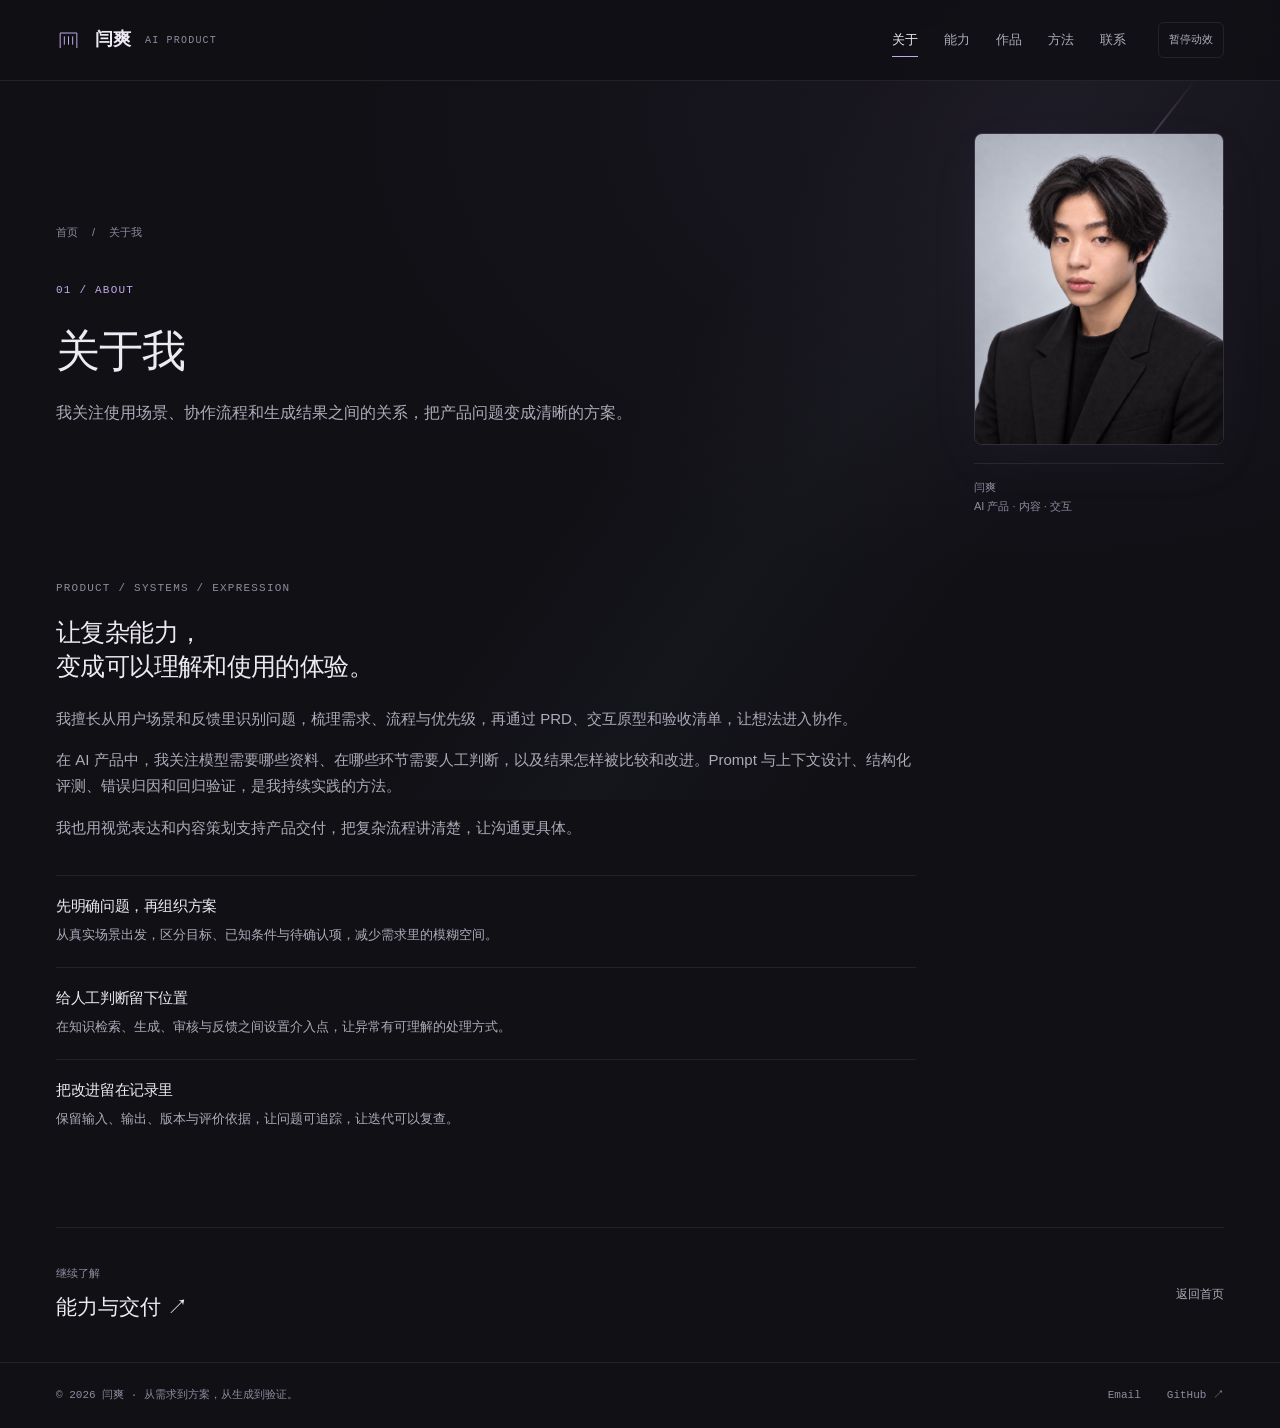
==== commit 480fa270: "Expand portfolio projects and reposition profile portrait" ====
--- a/about.html
+++ b/about.html
@@ -28,7 +28,7 @@
   </header>
   <div class="page-transition" aria-hidden="true"><div class="transition-curtain"></div><div class="transition-strokes"><i></i><i></i><i></i></div><span class="transition-label"></span></div>
   <main id="main" tabindex="-1">
-<section class="container page-intro"><div class="ambient-strokes" aria-hidden="true"><i></i><i></i><i></i></div><div class="breadcrumb"><a href="./index.html">首页</a><span aria-hidden="true">/</span><span>关于我</span></div><p class="eyebrow">01 / ABOUT</p><h1>关于我</h1><p>我关注使用场景、协作流程和生成结果之间的关系，把产品问题变成清晰的方案。</p></section><section class="container page-section about-layout"><div class="about-copy"><span class="kicker">PRODUCT / SYSTEMS / EXPRESSION</span><h2>让复杂能力，<br />变成可以理解和使用的体验。</h2><p>我擅长从用户场景和反馈里识别问题，梳理需求、流程与优先级，再通过 PRD、交互原型和验收清单，让想法进入协作。</p><p>在 AI 产品中，我关注模型需要哪些资料、在哪些环节需要人工判断，以及结果怎样被比较和改进。Prompt 与上下文设计、结构化评测、错误归因和回归验证，是我持续实践的方法。</p><p>我也用视觉表达和内容策划支持产品交付，把复杂流程讲清楚，让沟通更具体。</p><div class="principles"><article><h3>先明确问题，再组织方案</h3><p>从真实场景出发，区分目标、已知条件与待确认项，减少需求里的模糊空间。</p></article><article><h3>给人工判断留下位置</h3><p>在知识检索、生成、审核与反馈之间设置介入点，让异常有可理解的处理方式。</p></article><article><h3>把改进留在记录里</h3><p>保留输入、输出、版本与评价依据，让问题可追踪，让迭代可以复查。</p></article></div></div><figure class="about-photo"><img src="./assets/yan-shuang-resume.png" width="1122" height="1402" alt="闫爽个人肖像" loading="lazy" decoding="async" /><figcaption>闫爽<br />AI 产品 · 内容 · 交互</figcaption></figure></section><div class="container page-next"><a href="./experience.html"><small>继续了解</small><strong>能力与交付 ↗</strong></a><a href="./index.html">返回首页</a></div>
+<section class="container page-intro about-intro"><div class="ambient-strokes" aria-hidden="true"><i></i><i></i><i></i></div><div class="about-intro-copy"><div class="breadcrumb"><a href="./index.html">首页</a><span aria-hidden="true">/</span><span>关于我</span></div><p class="eyebrow">01 / ABOUT</p><h1>关于我</h1><p>我关注使用场景、协作流程和生成结果之间的关系，把产品问题变成清晰的方案。</p></div><figure class="about-photo about-intro-photo"><img src="./assets/yan-shuang-resume.png" width="1122" height="1402" alt="闫爽个人肖像" loading="eager" fetchpriority="high" decoding="async" /><figcaption>闫爽<br />AI 产品 · 内容 · 交互</figcaption></figure></section><section class="container page-section about-layout"><div class="about-copy"><span class="kicker">PRODUCT / SYSTEMS / EXPRESSION</span><h2>让复杂能力，<br />变成可以理解和使用的体验。</h2><p>我擅长从用户场景和反馈里识别问题，梳理需求、流程与优先级，再通过 PRD、交互原型和验收清单，让想法进入协作。</p><p>在 AI 产品中，我关注模型需要哪些资料、在哪些环节需要人工判断，以及结果怎样被比较和改进。Prompt 与上下文设计、结构化评测、错误归因和回归验证，是我持续实践的方法。</p><p>我也用视觉表达和内容策划支持产品交付，把复杂流程讲清楚，让沟通更具体。</p><div class="principles"><article><h3>先明确问题，再组织方案</h3><p>从真实场景出发，区分目标、已知条件与待确认项，减少需求里的模糊空间。</p></article><article><h3>给人工判断留下位置</h3><p>在知识检索、生成、审核与反馈之间设置介入点，让异常有可理解的处理方式。</p></article><article><h3>把改进留在记录里</h3><p>保留输入、输出、版本与评价依据，让问题可追踪，让迭代可以复查。</p></article></div></div></section><div class="container page-next"><a href="./experience.html"><small>继续了解</small><strong>能力与交付 ↗</strong></a><a href="./index.html">返回首页</a></div>
   </main>
   <footer class="site-footer">
     <div class="container footer-inner"><span>© 2026 闫爽 · 从需求到方案，从生成到验证。</span><div><a href="mailto:3233654978@qq.com">Email</a><a href="https://github.com/Yan-Shuang" target="_blank" rel="noopener noreferrer">GitHub ↗</a></div></div>
--- a/refreshed.css
+++ b/refreshed.css
@@ -1,5 +1,10 @@
 /* Four restrained accents extend the current GitHub profile's visual language. */
+/* Expanded works keep reusable skills grouped under their original project. */
+.work-collection-summary{display:flex;align-items:center;gap:28px;border-top:1px solid var(--line);padding:22px 0 0}.work-collection-summary>span{font:12px/1.6 var(--mono);color:var(--violet);white-space:nowrap}.work-collection-summary p{font-size:13px;color:var(--muted);margin:0;max-width:640px}.work-collection-summary.compact{margin-top:24px}.project-index{display:flex;flex-wrap:wrap;gap:10px 24px;padding:0 0 8px}.project-index a{min-height:44px;display:inline-flex;align-items:center;color:var(--muted);font-size:13px}.project-index a:hover{color:var(--violet)}.skills-output-grid{display:grid;grid-template-columns:1fr 1fr;border-top:1px solid var(--line)}.skill-artifact{--artifact-accent:var(--violet);padding:30px;border-bottom:1px solid var(--line);background:#19151f}.skill-artifact:nth-child(odd){border-right:1px solid var(--line)}.skill-artifact.blue{--artifact-accent:var(--blue);background:#151d25}.skill-artifact.green{--artifact-accent:var(--green);background:#151e1b}.skill-artifact.copper{--artifact-accent:var(--copper);background:#211a18}.artifact-heading{display:flex;justify-content:space-between;align-items:center;gap:12px}.artifact-heading .kicker,.artifact-heading .badge{color:var(--artifact-accent)}.skill-artifact h3{font-size:23px;margin:20px 0 8px}.skill-artifact>p{font-size:13px;color:var(--muted)}.skill-artifact .artifact-slug{font:11px/1.7 var(--mono);overflow-wrap:anywhere;color:var(--artifact-accent);margin-bottom:18px}.artifact-delivery{margin:20px 0;font-size:12px;border-top:1px solid var(--line)}.artifact-delivery>div{display:grid;grid-template-columns:38px 1fr;gap:12px;padding:10px 0;border-bottom:1px solid var(--line)}.artifact-delivery dt{color:var(--quiet)}.artifact-delivery dd{margin:0;color:var(--muted)}.skill-artifact .text-link{color:var(--artifact-accent)}.skill-line>a{overflow-wrap:anywhere;flex:1}.skill-line>a:hover{color:var(--text)}.project-art.violet,.work-small.violet{background:#1f1928}.project-art.violet .kicker{color:var(--violet)}.work-small.copper{background:#211b19}.creation-flow{list-style:none;padding:0;display:grid;grid-template-columns:1fr 1fr;gap:12px;margin:28px 0;color:var(--violet);counter-reset:creation}.creation-flow li{counter-increment:creation;padding:13px 10px;border-top:1px solid #c2a9e82f;font-size:13px}.creation-flow li::before{content:"0" counter(creation);display:block;font:10px/1.6 var(--mono);color:var(--quiet);margin-bottom:8px}.flow-caption{font-size:11px;color:var(--quiet)}.project-brand{font:11px/1.6 var(--mono);color:var(--quiet);vertical-align:middle;letter-spacing:.08em;margin-left:6px}
+@media(max-width:760px){.work-collection-summary{align-items:start;flex-direction:column;gap:10px}.skills-output-grid{grid-template-columns:1fr}.skill-artifact{padding:26px}.skill-artifact:nth-child(odd){border-right:0}.skill-artifact h3{font-size:21px}.creation-flow{gap:6px 18px}.project-index{gap:0 22px}.artifact-heading .badge{font-size:10px}.work-collection-summary>span{font-size:11px}}
 .about-photo img{height:auto}
+.about-intro{display:grid;grid-template-columns:minmax(0,1fr) 250px;gap:64px;align-items:center}.about-intro-copy>p:last-child{max-width:660px;color:var(--muted);margin-bottom:0}.about-intro-photo{max-width:250px;position:relative}.about-intro-photo img{display:block;aspect-ratio:auto;height:auto;object-fit:contain;border:1px solid #c2a9e82b;box-shadow:0 18px 58px #c2a9e80b}.about-intro-photo figcaption{margin-top:16px;padding-top:14px}.about-layout{display:block}.about-copy{max-width:860px}
+@media(max-width:760px){.about-intro{grid-template-columns:1fr;gap:26px}.about-intro-copy>p:last-child{font-size:14px}.about-intro .about-intro-photo{width:200px;max-width:100%;justify-self:start}.about-intro .about-intro-photo img{width:100%;height:auto}.about-intro .breadcrumb{margin-bottom:24px}.about-layout{display:block}}
 .system-panel{border:1px solid #c2a9e824;border-radius:12px;background:linear-gradient(145deg,#26202d91,#15131bf2 55%);position:relative;overflow:hidden}.system-top{display:flex;justify-content:space-between;padding:22px 24px 0;color:var(--quiet);font:10px/1.5 var(--mono);letter-spacing:.1em}.system-top .status{color:var(--green);letter-spacing:0}.system-top .status::before{content:"";display:inline-block;width:5px;height:5px;border-radius:50%;background:var(--green);margin-right:7px}.system-orbit{height:210px;position:relative;display:grid;place-items:center}.orbit{position:absolute;width:180px;height:180px;color:var(--violet)}.orbit circle{fill:none;stroke:currentColor;stroke-width:1;opacity:.25}.orbit .orbiter{transform-origin:100px 100px;animation:orbit-turn 28s linear infinite}.orbit .orbiter circle{fill:currentColor;opacity:1}.orbit-inner{width:108px;height:108px;border:1px solid #c2a9e83b;border-radius:50%;display:grid;place-items:center;font:10px/1.6 var(--mono);text-align:center;letter-spacing:.1em;color:var(--violet);background:#c2a9e807}.system-panel[data-stage="build"] .orbit,.system-panel[data-stage="build"] .orbit-inner{color:var(--blue)}.system-panel[data-stage="validate"] .orbit,.system-panel[data-stage="validate"] .orbit-inner{color:var(--green)}.work-tabs{display:none;padding:0 24px;gap:8px}.js .work-tabs{display:flex}.work-tabs button{flex:1;border:1px solid var(--line);background:transparent;border-radius:5px;padding:9px 6px;cursor:pointer;font:10px/1.7 var(--mono);color:var(--muted);transition:background .2s,border-color .2s;min-height:44px}.work-tabs button[aria-selected="true"]{color:var(--text);background:#c2a9e813;border-color:#c2a9e848}.stage-copy{padding:22px 24px 24px;min-height:116px}.stage-copy h2{font-size:14px;margin-bottom:8px}.stage-copy p{color:var(--muted);font-size:12px;line-height:1.8;margin:0}
 .capability-grid{display:grid;grid-template-columns:1.2fr 1fr;gap:24px;align-items:start}.capability{--accent:var(--violet);--tint:#1b1724;border:1px solid color-mix(in srgb,var(--accent) 24%,transparent);border-radius:10px;padding:30px;background:linear-gradient(145deg,var(--tint),#121216);position:relative;overflow:hidden;min-height:285px;transition:transform .2s,border-color .2s}.capability::before{content:"";position:absolute;top:0;left:30px;width:48px;height:2px;background:var(--accent)}.capability:hover{transform:translateY(-3px);border-color:color-mix(in srgb,var(--accent) 55%,transparent)}.capability .kicker{color:var(--accent)}.capability h3{font-size:24px;margin:22px 0 14px}.capability p{color:var(--muted);font-size:14px;max-width:335px;margin-bottom:22px}.deliverables{display:flex;flex-wrap:wrap;gap:7px;max-width:340px}.deliverables span{font-size:11px;padding:4px 9px;border:1px solid #ffffff12;border-radius:4px;color:var(--accent)}.capability-blue{--accent:var(--blue);--tint:#151e29;margin-top:30px}.capability-green{--accent:var(--green);--tint:#15221e;width:85%;margin-left:34px}.capability-copper{--accent:var(--copper);--tint:#251c1b;margin-top:20px}.mini-art{color:var(--accent);width:84px;height:55px;opacity:.55;margin:22px 0 0 auto}
 .featured-work{display:grid;grid-template-columns:1fr 1fr;border:1px solid #c2a9e825;background:#17131e;border-radius:10px;overflow:hidden}.work-cover{padding:44px;min-height:340px;display:flex;flex-direction:column;justify-content:center;gap:18px;background:radial-gradient(ellipse at 50% 30%,#72539428,transparent 75%),linear-gradient(145deg,#211928,#18151d)}.work-cover .kicker{color:var(--violet)}.skill-lines{display:grid;gap:13px;margin-top:10px}.skill-line{display:flex;align-items:center;justify-content:space-between;gap:20px;padding:12px 14px;border:1px solid #c2a9e829;border-radius:6px;font:11px/1.6 var(--mono);color:var(--muted);background:#1010156b}.skill-line b{font-weight:400;color:var(--violet)}.skill-line:nth-child(2){margin-left:18px;border-color:#a2bfdc29}.skill-line:nth-child(2) b{color:var(--blue)}.skill-line:nth-child(3){margin-left:36px;border-color:#a1c3b829}.skill-line:nth-child(3) b{color:var(--green)}.work-copy{padding:42px}.project-label{display:flex;justify-content:space-between;gap:18px;font-size:10px;color:var(--quiet)}.badge{color:var(--green)}.work-copy h3{font-size:30px;margin:26px 0 14px}.work-copy>p{font-size:14px;color:var(--muted)}.work-copy .text-link{color:var(--violet);margin-top:12px}.work-list{margin-top:24px;display:grid;grid-template-columns:1fr 1fr;gap:24px}.work-small{border:1px solid var(--line);border-radius:8px;padding:28px;background:#16171e;display:flex;flex-direction:column}.work-small h3{font-size:21px;margin:18px 0 12px}.work-small p{font-size:13px;color:var(--muted)}.work-small .text-link{margin-top:auto}.work-small.green{background:#151c1b}.workflow-strip{display:grid;grid-template-columns:repeat(3,1fr);gap:38px;margin-top:32px}.workflow-strip article{border-top:1px solid #c2a9e835;padding-top:22px}.workflow-strip h3{font-size:19px;margin:12px 0}.workflow-strip p{color:var(--muted);font-size:13px}.closing{padding:60px 0 76px;display:flex;align-items:center;justify-content:space-between;gap:30px}.closing h2{font-size:27px;margin-bottom:12px}.closing p{color:var(--muted);font-size:14px;margin-bottom:0}
@@ -12,6 +17,9 @@
 @media(max-width:760px){.project-card .work-copy h2{margin-top:20px}}
 
 /* Fourth skill keeps the existing accent rhythm without narrowing the label. */
+.skill-lines>a.skill-line{min-height:44px}
+.page-section.about-layout{display:block}
+.about-intro .about-intro-photo img{aspect-ratio:auto;height:auto;object-fit:contain}
 .skill-line:nth-child(4){margin-left:18px;border-color:#d3ae9829}
 .skill-line:nth-child(4) b{color:var(--copper)}
 @media(max-width:760px){.skill-line:nth-child(4){margin-left:10px}}
